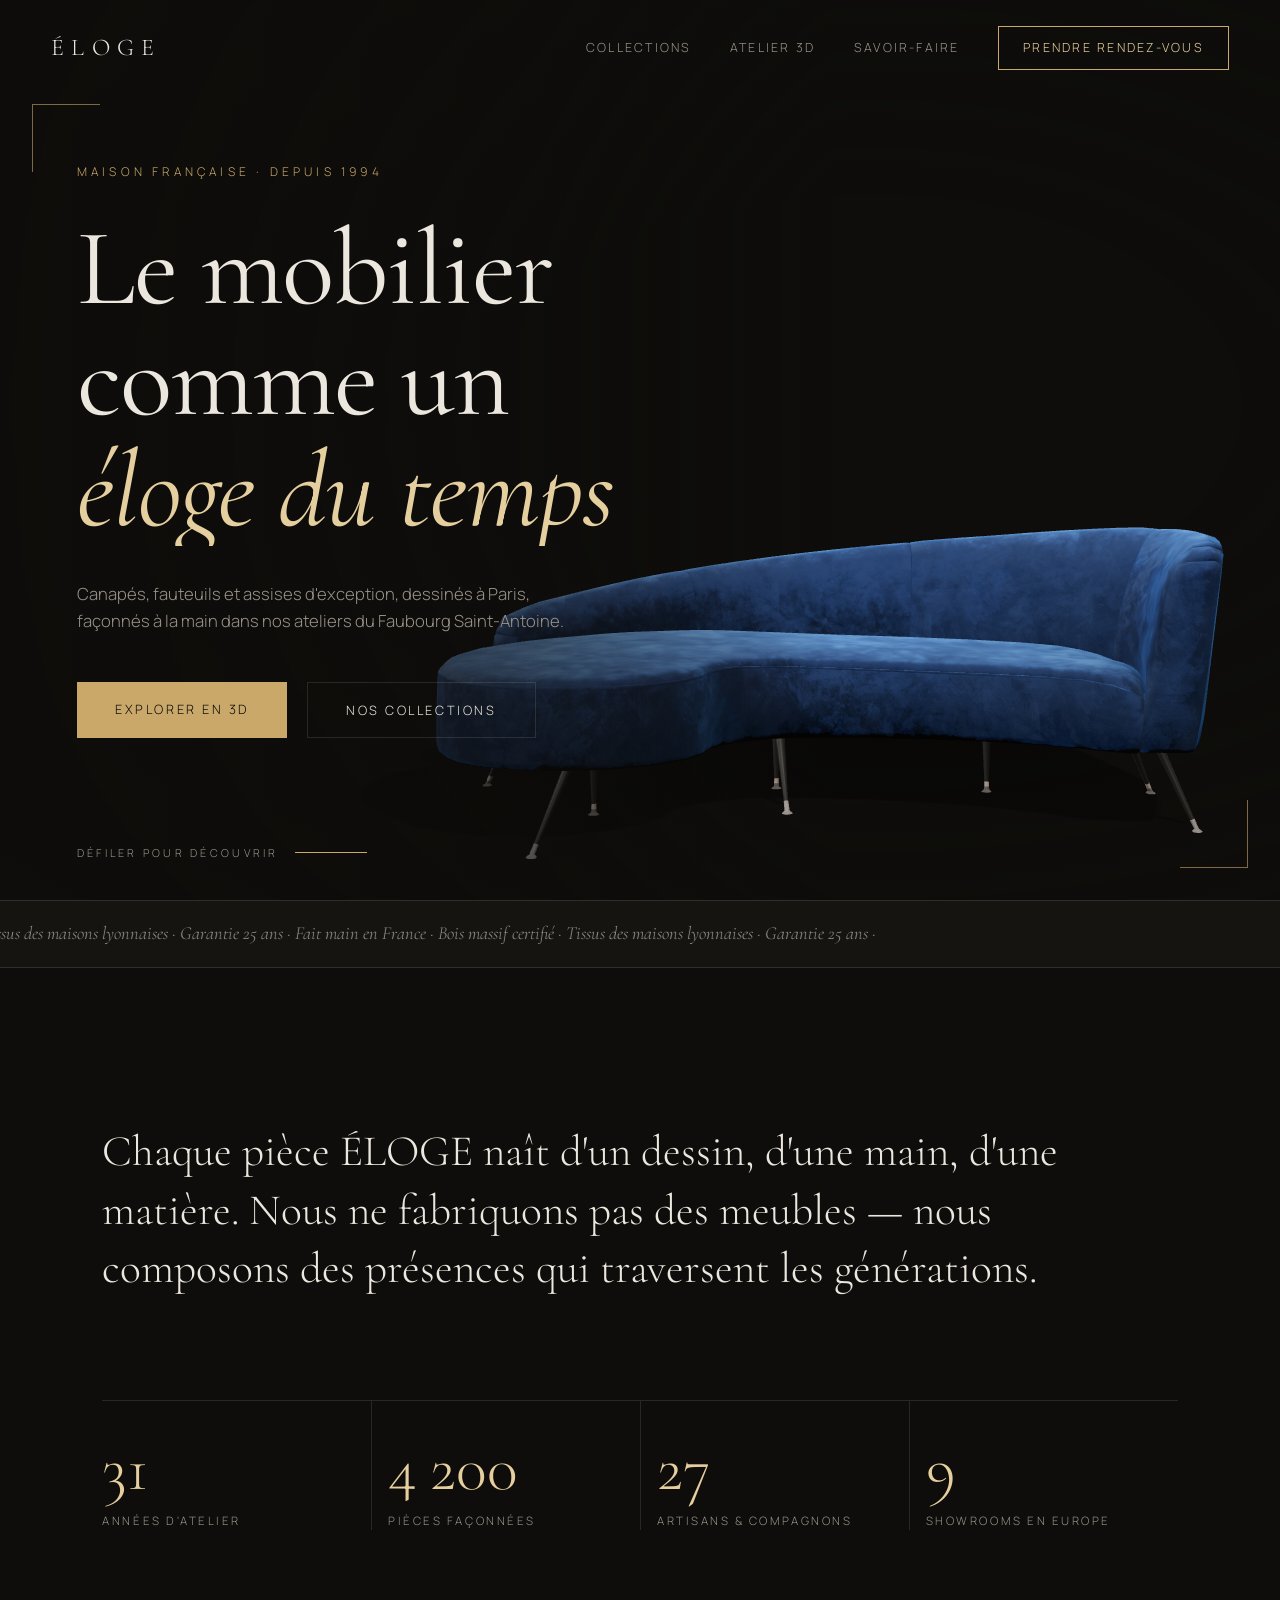
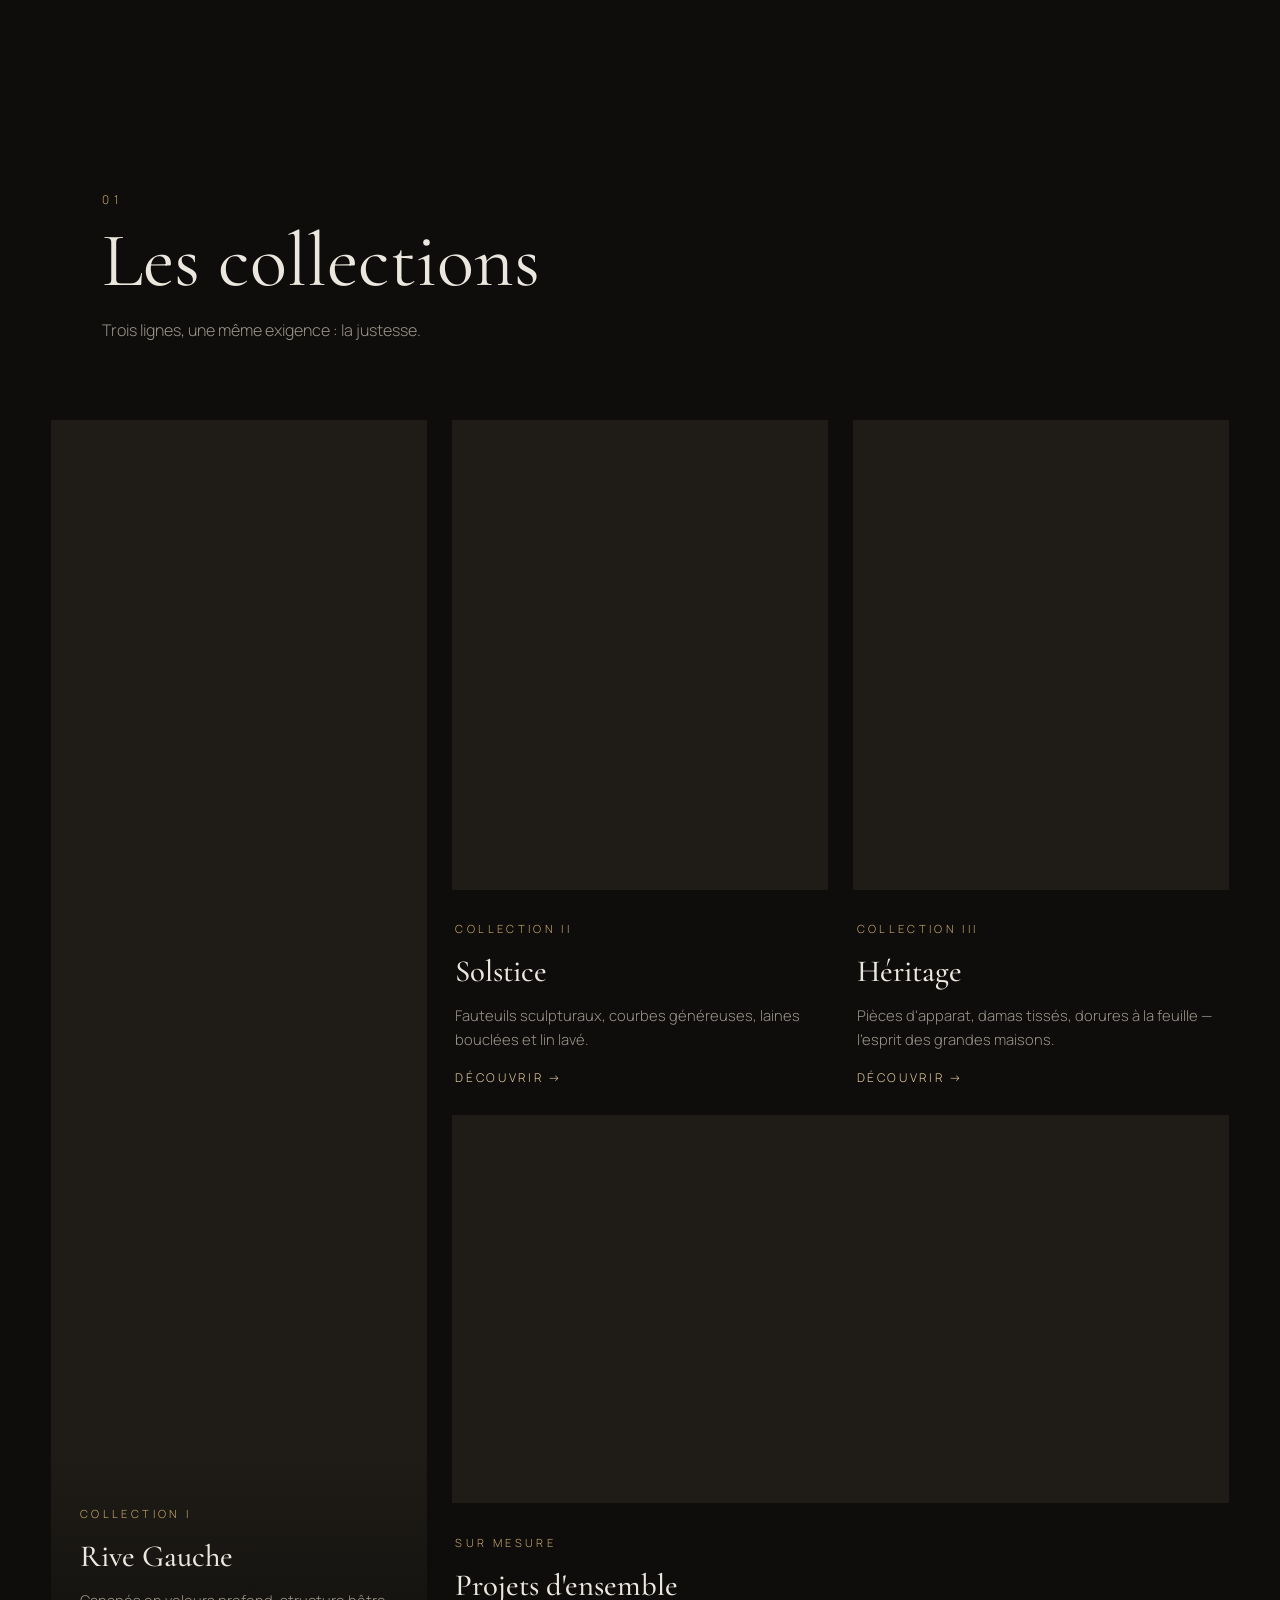
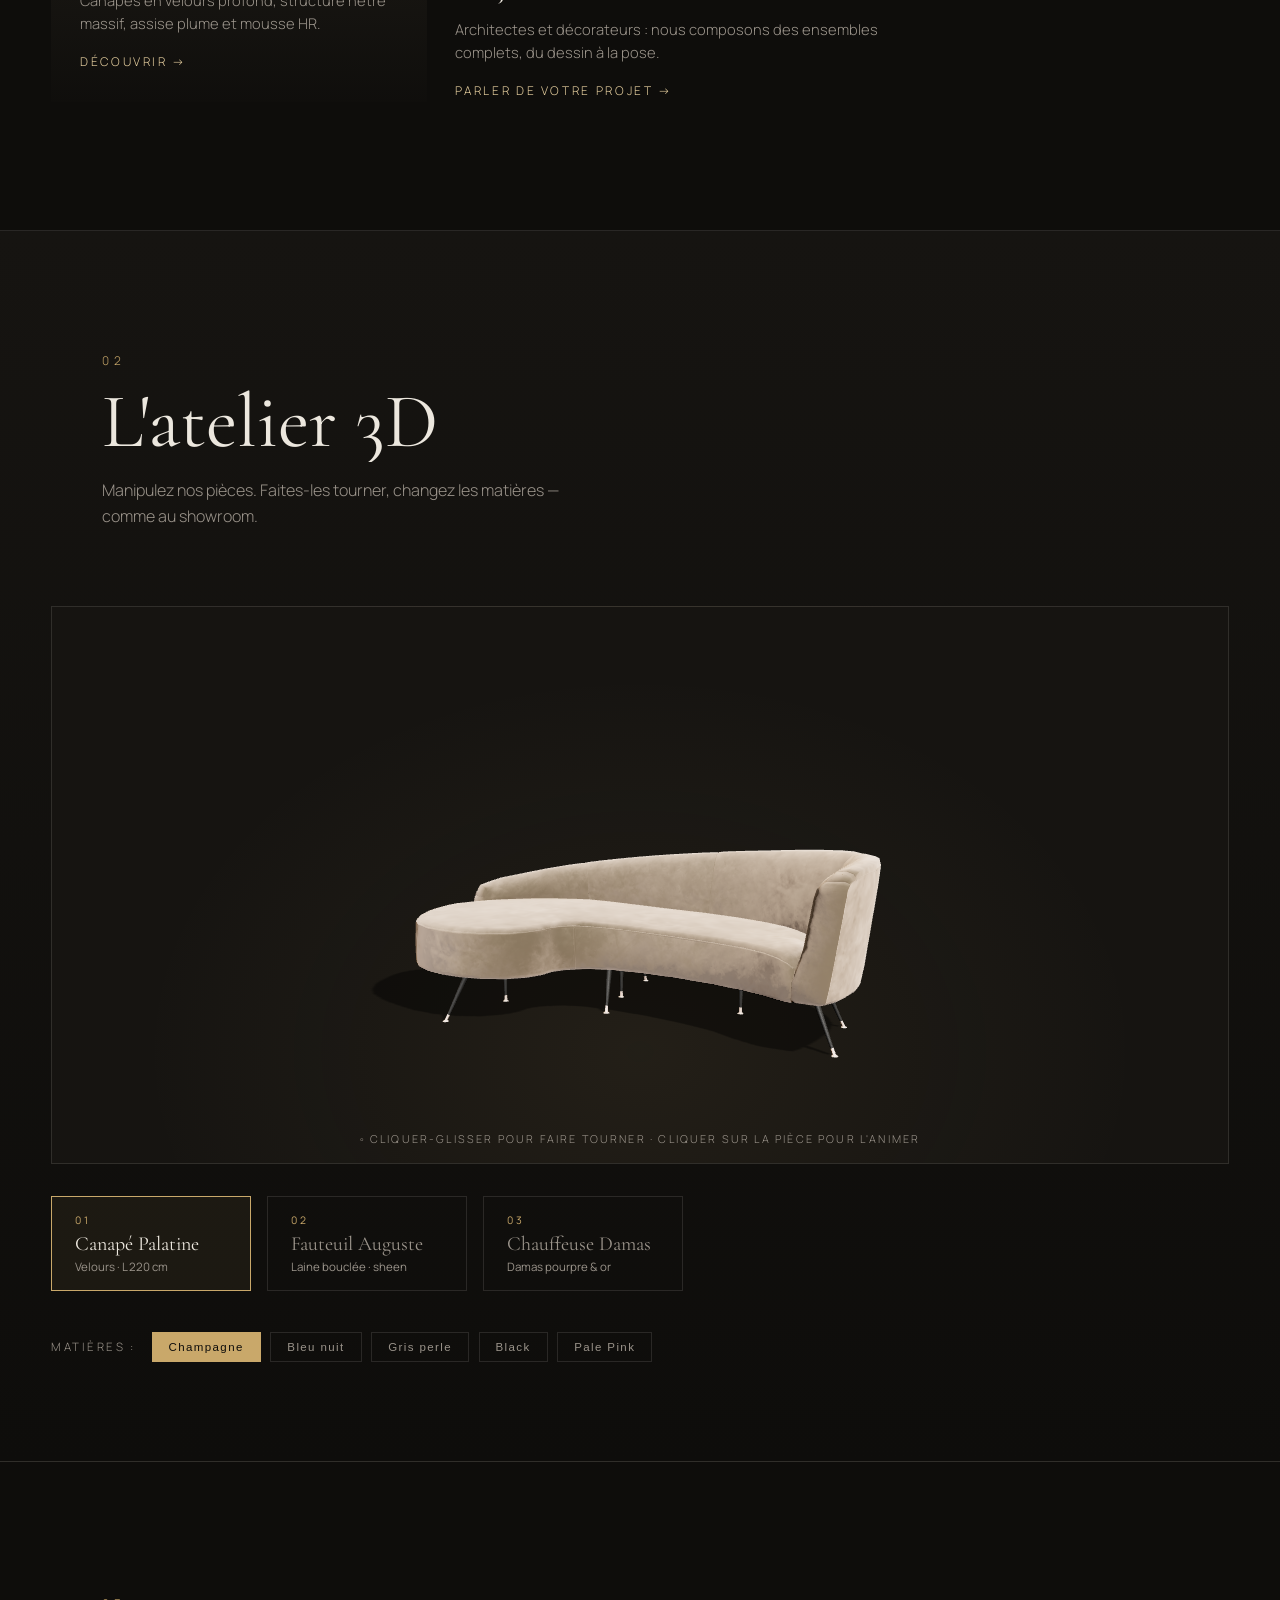
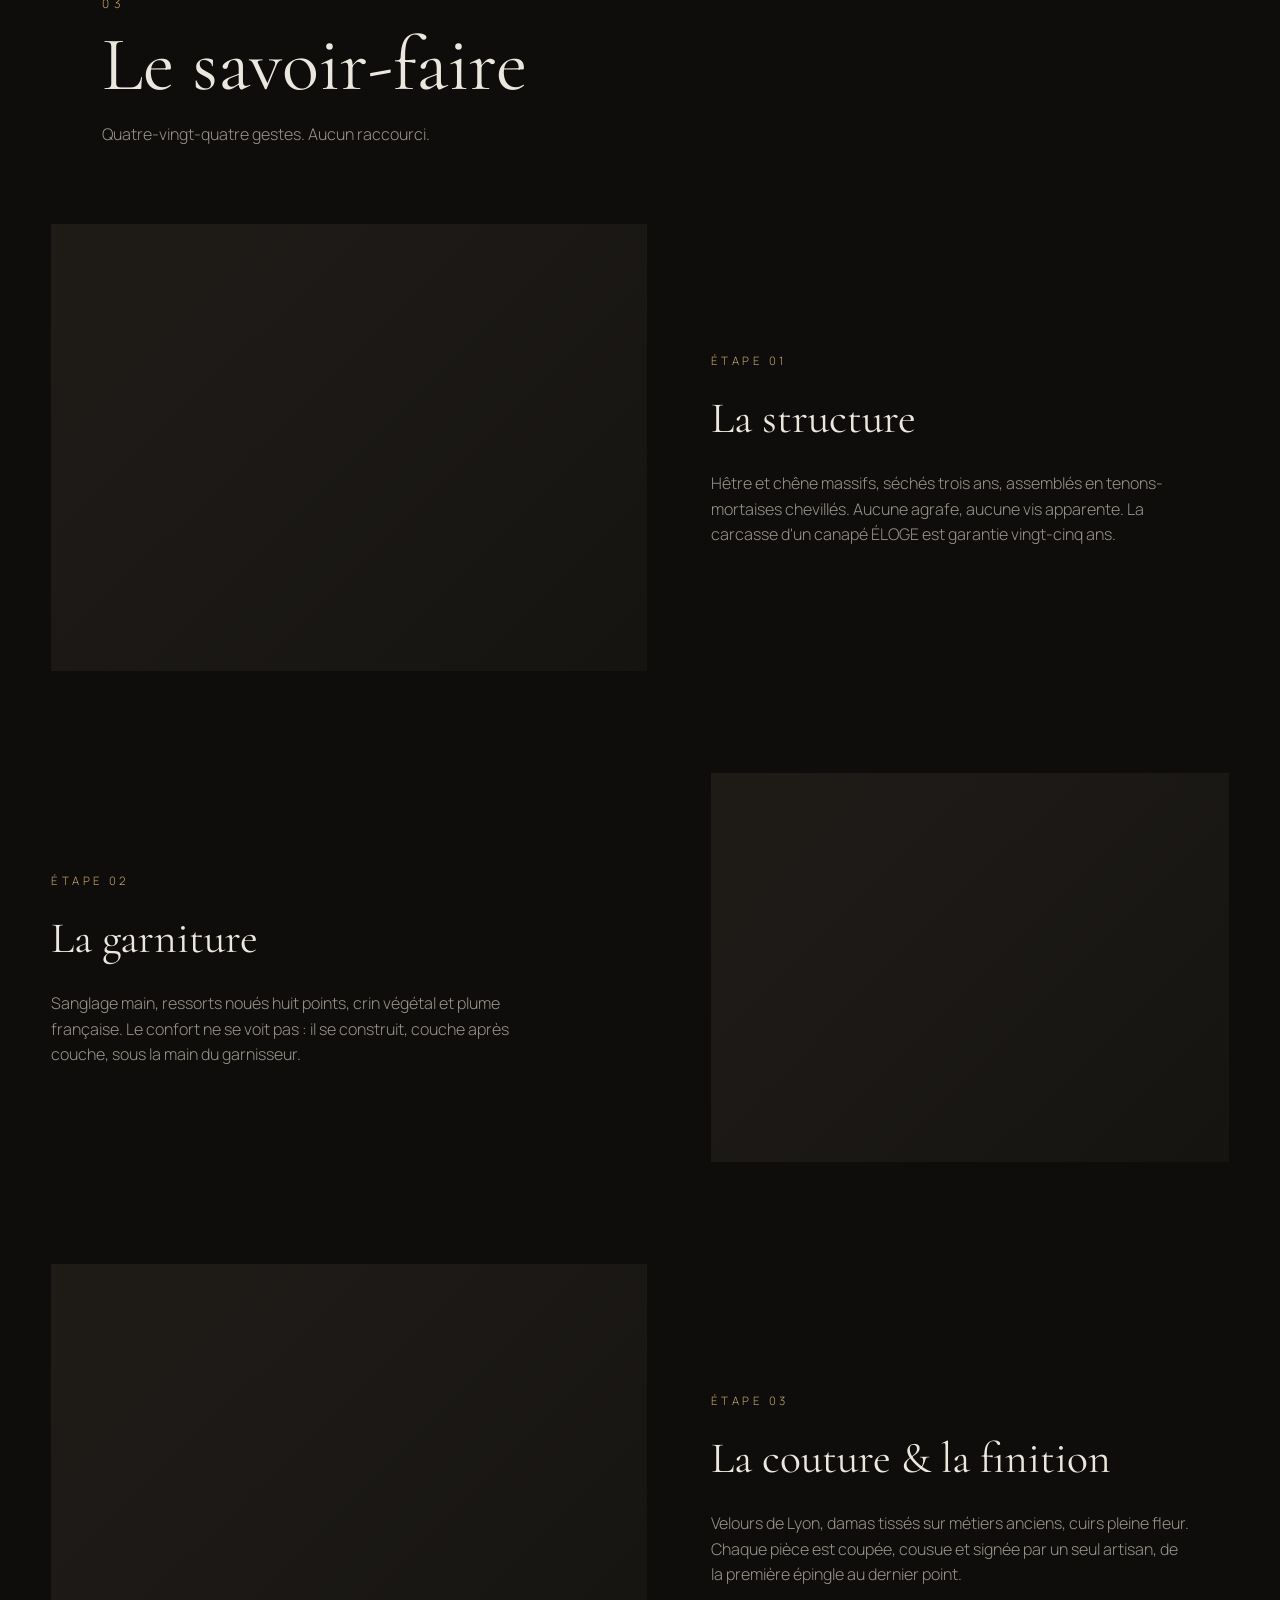
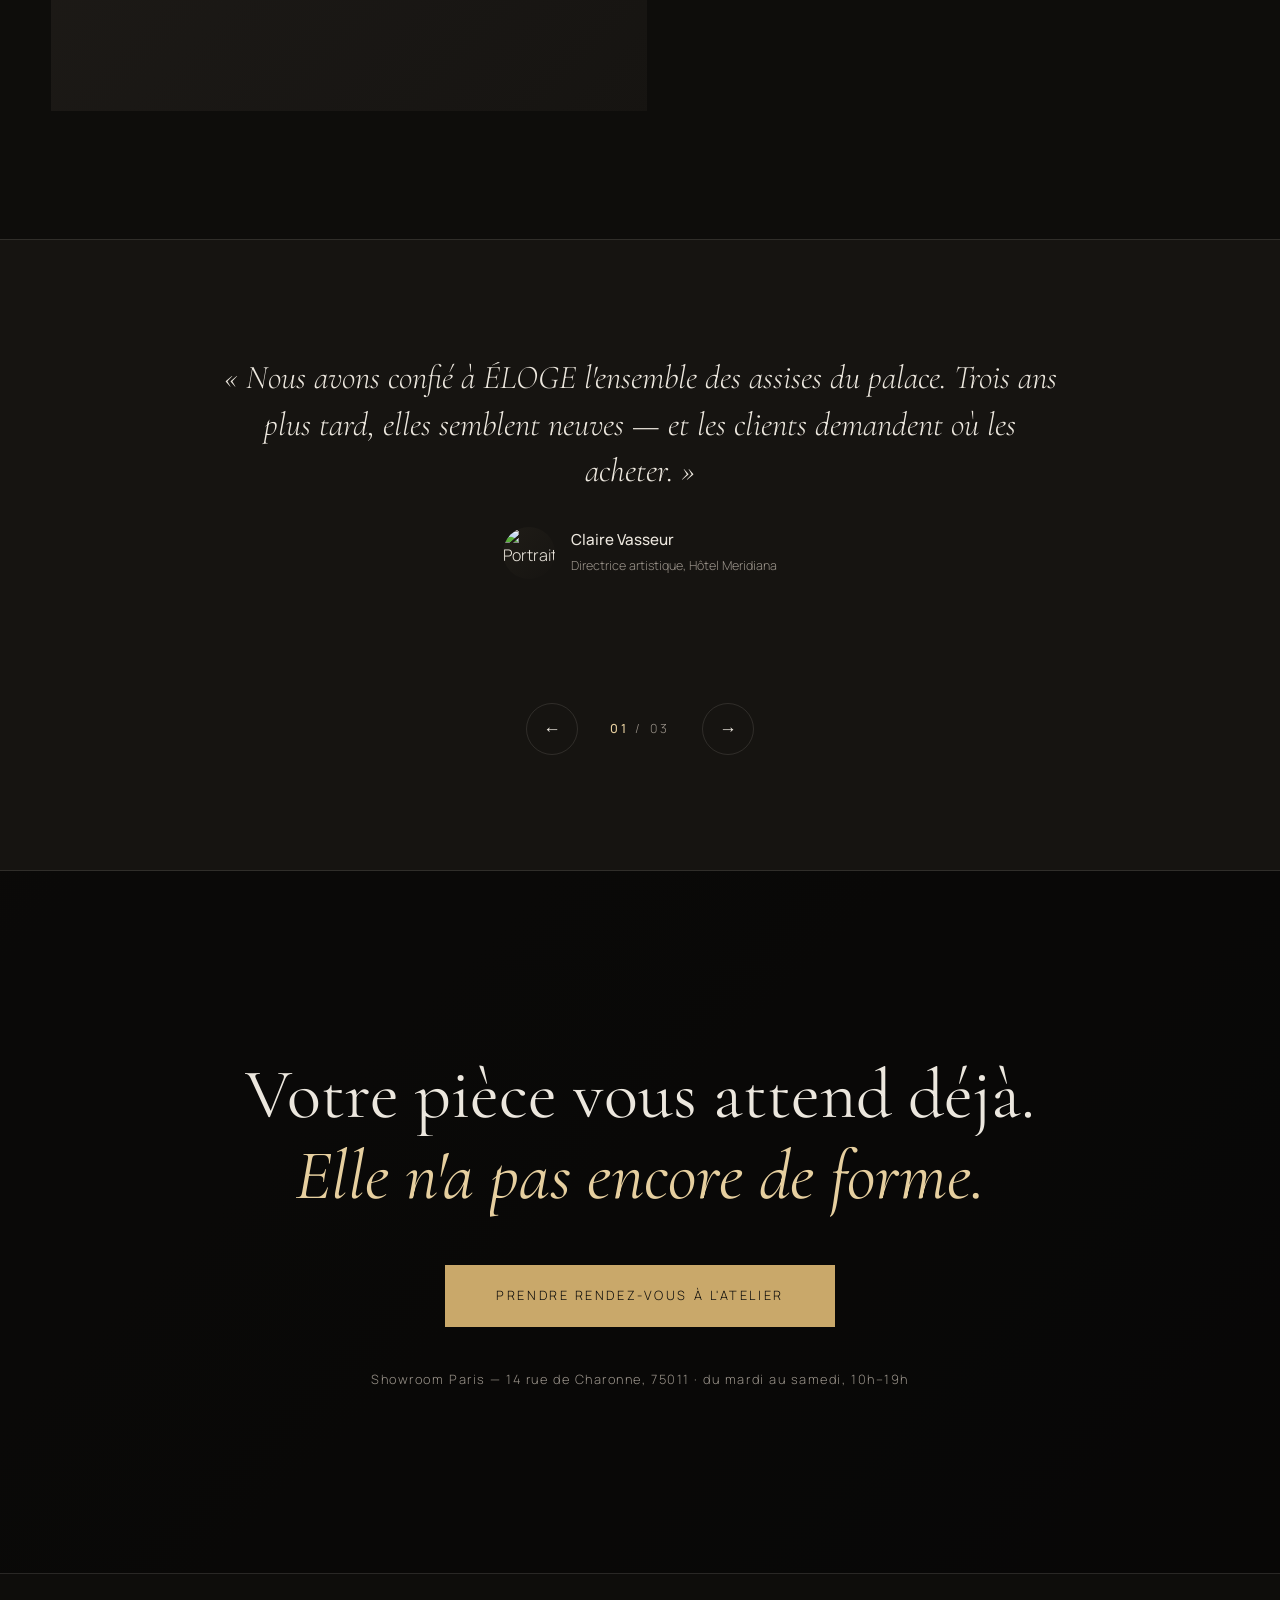
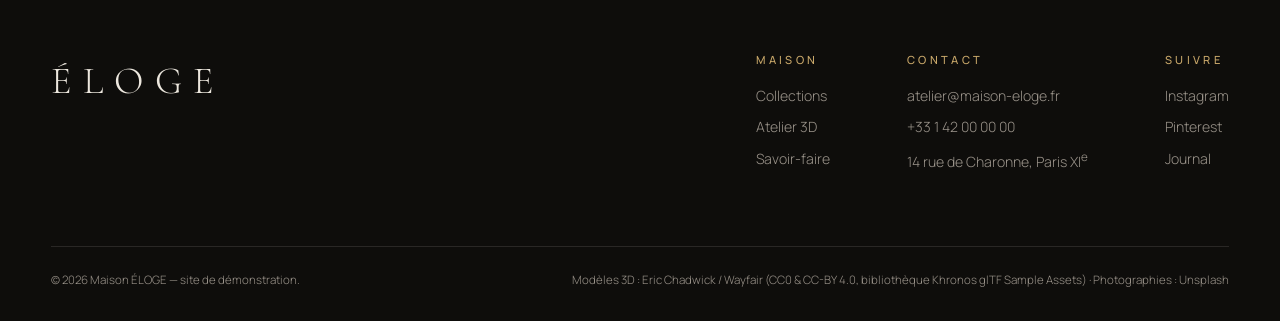
==== index.html @ 73cc144d "Site vitrine premium ÉLOGE : 3D temps réel (GLB Khronos), GSAP scroll/clic, photos réelles - Hero 3D" ====
<!DOCTYPE html>
<html lang="fr">
<head>
  <meta charset="UTF-8">
  <meta name="viewport" content="width=device-width, initial-scale=1.0">
  <title>ÉLOGE — Maison de mobilier d'exception</title>
  <meta name="description" content="ÉLOGE crée des pièces de mobilier d'exception, dessinées et fabriquées en France. Canapés, fauteuils et assises sur mesure.">
  <link rel="preconnect" href="https://fonts.googleapis.com">
  <link rel="preconnect" href="https://fonts.gstatic.com" crossorigin>
  <link href="https://fonts.googleapis.com/css2?family=Cormorant+Garamond:ital,wght@0,300;0,400;0,500;0,600;1,400&family=Manrope:wght@200;300;400;500;600;700&display=swap" rel="stylesheet">
  <link rel="stylesheet" href="css/style.css">
  <link rel="icon" href="data:image/svg+xml,<svg xmlns='http://www.w3.org/2000/svg' viewBox='0 0 100 100'><text y='.9em' font-size='90'>É</text></svg>">
</head>
<body>

  <!-- ══════════ PRELOADER ══════════ -->
  <div class="preloader" id="preloader">
    <div class="preloader__inner">
      <span class="preloader__logo">ÉLOGE</span>
      <span class="preloader__count" id="preloaderCount">0</span>
      <div class="preloader__bar"><span id="preloaderBar"></span></div>
    </div>
  </div>

  <!-- ══════════ CURSEUR PERSONNALISÉ ══════════ -->
  <div class="cursor" id="cursor"></div>
  <div class="cursor-follower" id="cursorFollower"><span id="cursorLabel"></span></div>

  <!-- ══════════ NAVIGATION ══════════ -->
  <header class="nav" id="nav">
    <a href="#hero" class="nav__logo magnetic" data-cursor="hover">ÉLOGE</a>
    <nav class="nav__links">
      <a href="#collections" class="nav__link magnetic" data-cursor="hover">Collections</a>
      <a href="#atelier3d" class="nav__link magnetic" data-cursor="hover">Atelier&nbsp;3D</a>
      <a href="#savoirfaire" class="nav__link magnetic" data-cursor="hover">Savoir-faire</a>
      <a href="#contact" class="nav__cta magnetic" data-cursor="hover"><span>Prendre rendez-vous</span></a>
    </nav>
    <button class="nav__burger" id="burger" aria-label="Menu">
      <span></span><span></span>
    </button>
  </header>

  <!-- ══════════ MENU MOBILE ══════════ -->
  <div class="mobile-menu" id="mobileMenu">
    <a href="#collections">Collections</a>
    <a href="#atelier3d">Atelier 3D</a>
    <a href="#savoirfaire">Savoir-faire</a>
    <a href="#contact">Contact</a>
  </div>

  <main id="smooth-content">

    <!-- ══════════ HERO 3D ══════════ -->
    <section class="hero" id="hero">
      <canvas id="heroCanvas" class="hero__canvas"></canvas>
      <div class="hero__vignette"></div>
      <div class="hero__content">
        <p class="hero__eyebrow reveal-line"><span>Maison française · depuis 1994</span></p>
        <h1 class="hero__title">
          <span class="hero__line"><span>Le mobilier</span></span>
          <span class="hero__line"><span>comme un</span></span>
          <span class="hero__line hero__line--italic"><span>éloge du temps</span></span>
        </h1>
        <p class="hero__sub reveal-line"><span>Canapés, fauteuils et assises d'exception, dessinés à Paris,<br>façonnés à la main dans nos ateliers du Faubourg Saint-Antoine.</span></p>
        <div class="hero__actions">
          <a href="#atelier3d" class="btn btn--solid magnetic" data-cursor="hover"><span>Explorer en 3D</span></a>
          <a href="#collections" class="btn btn--ghost magnetic" data-cursor="hover"><span>Nos collections</span></a>
        </div>
      </div>
      <div class="hero__scroll-hint">
        <span class="hero__scroll-text">Défiler pour découvrir</span>
        <span class="hero__scroll-line"></span>
      </div>
      <div class="hero__frame hero__frame--tl"></div>
      <div class="hero__frame hero__frame--br"></div>
    </section>

    <!-- ══════════ MARQUEE ══════════ -->
    <div class="marquee" aria-hidden="true">
      <div class="marquee__track" id="marqueeTrack">
        <span>Fait main en France&nbsp;·&nbsp;</span><span>Bois massif certifié&nbsp;·&nbsp;</span><span>Tissus des maisons lyonnaises&nbsp;·&nbsp;</span><span>Garantie 25 ans&nbsp;·&nbsp;</span>
        <span>Fait main en France&nbsp;·&nbsp;</span><span>Bois massif certifié&nbsp;·&nbsp;</span><span>Tissus des maisons lyonnaises&nbsp;·&nbsp;</span><span>Garantie 25 ans&nbsp;·&nbsp;</span>
      </div>
    </div>

    <!-- ══════════ MANIFESTE + CHIFFRES ══════════ -->
    <section class="manifesto">
      <p class="manifesto__text split-words">Chaque pièce ÉLOGE naît d'un dessin, d'une main, d'une matière. Nous ne fabriquons pas des meubles&nbsp;— nous composons des présences qui traversent les générations.</p>
      <div class="stats">
        <div class="stat"><span class="stat__num" data-count="31">0</span><span class="stat__label">années d'atelier</span></div>
        <div class="stat"><span class="stat__num" data-count="4200">0</span><span class="stat__label">pièces façonnées</span></div>
        <div class="stat"><span class="stat__num" data-count="27">0</span><span class="stat__label">artisans &amp; compagnons</span></div>
        <div class="stat"><span class="stat__num" data-count="9">0</span><span class="stat__label">showrooms en Europe</span></div>
      </div>
    </section>

    <!-- ══════════ COLLECTIONS ══════════ -->
    <section class="collections" id="collections">
      <div class="section-head">
        <span class="section-head__index">01</span>
        <h2 class="section-head__title split-words">Les collections</h2>
        <p class="section-head__sub">Trois lignes, une même exigence&nbsp;: la justesse.</p>
      </div>

      <div class="collections__grid">
        <article class="card card--tall" data-cursor="view">
          <div class="card__media">
            <img src="https://images.unsplash.com/photo-1555041469-a586c61ea9bc?w=1400&q=80&auto=format&fit=crop" alt="Canapé Rive Gauche en velours" loading="lazy">
          </div>
          <div class="card__body">
            <span class="card__index">Collection I</span>
            <h3 class="card__title">Rive&nbsp;Gauche</h3>
            <p class="card__desc">Canapés en velours profond, structure hêtre massif, assise plume et mousse HR.</p>
            <span class="card__link">Découvrir <i>→</i></span>
          </div>
        </article>

        <article class="card" data-cursor="view">
          <div class="card__media">
            <img src="https://images.unsplash.com/photo-1586023492125-27b2c045efd7?w=1400&q=80&auto=format&fit=crop" alt="Fauteuil Solstice dans un intérieur lumineux" loading="lazy">
          </div>
          <div class="card__body">
            <span class="card__index">Collection II</span>
            <h3 class="card__title">Solstice</h3>
            <p class="card__desc">Fauteuils sculpturaux, courbes généreuses, laines bouclées et lin lavé.</p>
            <span class="card__link">Découvrir <i>→</i></span>
          </div>
        </article>

        <article class="card" data-cursor="view">
          <div class="card__media">
            <img src="https://images.unsplash.com/photo-1493663284031-b7e3aefcae8e?w=1400&q=80&auto=format&fit=crop" alt="Fauteuil Héritage en cuir" loading="lazy">
          </div>
          <div class="card__body">
            <span class="card__index">Collection III</span>
            <h3 class="card__title">Héritage</h3>
            <p class="card__desc">Pièces d'apparat, damas tissés, dorures à la feuille&nbsp;— l'esprit des grandes maisons.</p>
            <span class="card__link">Découvrir <i>→</i></span>
          </div>
        </article>

        <article class="card card--wide" data-cursor="view">
          <div class="card__media">
            <img src="https://images.unsplash.com/photo-1616486338812-3dadae4b4ace?w=1800&q=80&auto=format&fit=crop" alt="Salon composé de pièces ÉLOGE" loading="lazy">
          </div>
          <div class="card__body">
            <span class="card__index">Sur mesure</span>
            <h3 class="card__title">Projets d'ensemble</h3>
            <p class="card__desc">Architectes et décorateurs&nbsp;: nous composons des ensembles complets, du dessin à la pose.</p>
            <span class="card__link">Parler de votre projet <i>→</i></span>
          </div>
        </article>
      </div>
    </section>

    <!-- ══════════ ATELIER 3D INTERACTIF ══════════ -->
    <section class="atelier3d" id="atelier3d">
      <div class="section-head section-head--light">
        <span class="section-head__index">02</span>
        <h2 class="section-head__title split-words">L'atelier 3D</h2>
        <p class="section-head__sub">Manipulez nos pièces. Faites-les tourner, changez les matières&nbsp;— comme au showroom.</p>
      </div>

      <div class="atelier3d__stage">
        <canvas id="atelierCanvas"></canvas>
        <div class="atelier3d__hint" id="atelierHint"><span>◦ Cliquer-glisser pour faire tourner · cliquer sur la pièce pour l'animer</span></div>
        <div class="atelier3d__loading" id="atelierLoading"><span></span></div>
      </div>

      <div class="atelier3d__controls">
        <div class="atelier3d__models" id="modelSwitcher">
          <button class="model-btn is-active" data-model="sofa" data-cursor="hover">
            <span class="model-btn__num">01</span>
            <span class="model-btn__name">Canapé Palatine</span>
            <span class="model-btn__meta">Velours · L 220 cm</span>
          </button>
          <button class="model-btn" data-model="chair" data-cursor="hover">
            <span class="model-btn__num">02</span>
            <span class="model-btn__name">Fauteuil Auguste</span>
            <span class="model-btn__meta">Laine bouclée · sheen</span>
          </button>
          <button class="model-btn" data-model="damask" data-cursor="hover">
            <span class="model-btn__num">03</span>
            <span class="model-btn__name">Chauffeuse Damas</span>
            <span class="model-btn__meta">Damas pourpre &amp; or</span>
          </button>
        </div>
        <div class="atelier3d__variants" id="variantSwitcher">
          <span class="atelier3d__variants-label">Matières&nbsp;:</span>
          <div class="atelier3d__variants-list" id="variantList"></div>
        </div>
      </div>
    </section>

    <!-- ══════════ SAVOIR-FAIRE ══════════ -->
    <section class="savoirfaire" id="savoirfaire">
      <div class="section-head">
        <span class="section-head__index">03</span>
        <h2 class="section-head__title split-words">Le savoir-faire</h2>
        <p class="section-head__sub">Quatre-vingt-quatre gestes. Aucun raccourci.</p>
      </div>

      <div class="steps">
        <div class="step">
          <div class="step__media parallax-img">
            <img src="https://images.unsplash.com/photo-1524758631624-e2822e304c36?w=1600&q=80&auto=format&fit=crop" alt="Bois massif sélectionné à l'atelier" loading="lazy">
          </div>
          <div class="step__text">
            <span class="step__num">Étape 01</span>
            <h3>La structure</h3>
            <p>Hêtre et chêne massifs, séchés trois ans, assemblés en tenons-mortaises chevillés. Aucune agrafe, aucune vis apparente. La carcasse d'un canapé ÉLOGE est garantie vingt-cinq ans.</p>
          </div>
        </div>
        <div class="step step--reverse">
          <div class="step__media parallax-img">
            <img src="https://images.unsplash.com/photo-1615873968403-89e068629265?w=1600&q=80&auto=format&fit=crop" alt="Garnissage et tissus dans l'atelier" loading="lazy">
          </div>
          <div class="step__text">
            <span class="step__num">Étape 02</span>
            <h3>La garniture</h3>
            <p>Sanglage main, ressorts noués huit points, crin végétal et plume française. Le confort ne se voit pas&nbsp;: il se construit, couche après couche, sous la main du garnisseur.</p>
          </div>
        </div>
        <div class="step">
          <div class="step__media parallax-img">
            <img src="https://images.unsplash.com/photo-1538688525198-9b88f6f53126?w=1600&q=80&auto=format&fit=crop" alt="Pièce finie dans un intérieur" loading="lazy">
          </div>
          <div class="step__text">
            <span class="step__num">Étape 03</span>
            <h3>La couture &amp; la finition</h3>
            <p>Velours de Lyon, damas tissés sur métiers anciens, cuirs pleine fleur. Chaque pièce est coupée, cousue et signée par un seul artisan, de la première épingle au dernier point.</p>
          </div>
        </div>
      </div>
    </section>

    <!-- ══════════ TÉMOIGNAGES ══════════ -->
    <section class="quotes">
      <div class="quotes__viewport">
        <div class="quote is-active">
          <p class="quote__text">«&nbsp;Nous avons confié à ÉLOGE l'ensemble des assises du palace. Trois ans plus tard, elles semblent neuves&nbsp;— et les clients demandent où les acheter.&nbsp;»</p>
          <div class="quote__author">
            <img src="https://images.unsplash.com/photo-1494790108377-be9c29b29330?w=200&q=80&auto=format&fit=crop" alt="Portrait de Claire Vasseur" loading="lazy">
            <div><strong>Claire Vasseur</strong><span>Directrice artistique, Hôtel Meridiana</span></div>
          </div>
        </div>
        <div class="quote">
          <p class="quote__text">«&nbsp;Le seul atelier capable de suivre un dessin au millimètre sans jamais perdre l'âme du geste. Un partenaire, pas un fournisseur.&nbsp;»</p>
          <div class="quote__author">
            <img src="https://images.unsplash.com/photo-1507003211169-0a1dd7228f2d?w=200&q=80&auto=format&fit=crop" alt="Portrait d'Adrien Malet" loading="lazy">
            <div><strong>Adrien Malet</strong><span>Architecte d'intérieur, Studio Malet</span></div>
          </div>
        </div>
        <div class="quote">
          <p class="quote__text">«&nbsp;J'ai hérité du fauteuil Auguste de ma grand-mère. ÉLOGE l'a regarni à l'identique&nbsp;— même les clous sont d'époque. C'est ça, une maison.&nbsp;»</p>
          <div class="quote__author">
            <img src="https://images.unsplash.com/photo-1472099645785-5658abf4ff4e?w=200&q=80&auto=format&fit=crop" alt="Portrait de Thomas Reygner" loading="lazy">
            <div><strong>Thomas Reygner</strong><span>Client particulier, Bordeaux</span></div>
          </div>
        </div>
      </div>
      <div class="quotes__nav">
        <button class="quotes__arrow" id="quotePrev" data-cursor="hover" aria-label="Témoignage précédent">←</button>
        <span class="quotes__count"><b id="quoteIndex">01</b>&nbsp;/&nbsp;03</span>
        <button class="quotes__arrow" id="quoteNext" data-cursor="hover" aria-label="Témoignage suivant">→</button>
      </div>
    </section>

    <!-- ══════════ CTA ══════════ -->
    <section class="cta" id="contact">
      <div class="cta__bg parallax-img">
        <img src="https://images.unsplash.com/photo-1567016432779-094069958ea5?w=2000&q=80&auto=format&fit=crop" alt="Intérieur signé ÉLOGE" loading="lazy">
      </div>
      <div class="cta__content">
        <h2 class="split-words">Votre pièce vous attend déjà.<br><em>Elle n'a pas encore de forme.</em></h2>
        <a href="mailto:atelier@maison-eloge.fr" class="btn btn--solid btn--big magnetic" data-cursor="hover"><span>Prendre rendez-vous à l'atelier</span></a>
        <p class="cta__meta">Showroom Paris — 14 rue de Charonne, 75011 · du mardi au samedi, 10h–19h</p>
      </div>
    </section>

  </main>

  <!-- ══════════ FOOTER ══════════ -->
  <footer class="footer">
    <div class="footer__top">
      <span class="footer__logo">ÉLOGE</span>
      <div class="footer__cols">
        <div>
          <h4>Maison</h4>
          <a href="#collections">Collections</a>
          <a href="#atelier3d">Atelier 3D</a>
          <a href="#savoirfaire">Savoir-faire</a>
        </div>
        <div>
          <h4>Contact</h4>
          <a href="mailto:atelier@maison-eloge.fr">atelier@maison-eloge.fr</a>
          <a href="tel:+33142000000">+33 1 42 00 00 00</a>
          <span>14 rue de Charonne, Paris XI<sup>e</sup></span>
        </div>
        <div>
          <h4>Suivre</h4>
          <a href="#" data-cursor="hover">Instagram</a>
          <a href="#" data-cursor="hover">Pinterest</a>
          <a href="#" data-cursor="hover">Journal</a>
        </div>
      </div>
    </div>
    <div class="footer__bottom">
      <span>© 2026 Maison ÉLOGE — site de démonstration.</span>
      <span class="footer__credits">Modèles 3D&nbsp;: Eric Chadwick / Wayfair (CC0 &amp; CC-BY 4.0, bibliothèque Khronos glTF Sample Assets) · Photographies&nbsp;: Unsplash</span>
    </div>
  </footer>

  <script src="js/vendor/gsap.min.js"></script>
  <script src="js/vendor/ScrollTrigger.min.js"></script>
  <script type="importmap">
    { "imports": { "three": "./js/vendor/three.module.js" } }
  </script>
  <script type="module" src="js/main.js"></script>
</body>
</html>
---- css/style.css ----
/* ═══════════════════════════════════════════
   ÉLOGE — Maison de mobilier d'exception
   ═══════════════════════════════════════════ */

:root {
  --bg: #0e0d0b;
  --bg-2: #161411;
  --bg-3: #1f1c17;
  --ink: #ece7de;
  --ink-dim: #9a938a;
  --gold: #c9a86a;
  --gold-soft: #e6cf9f;
  --line: rgba(236, 231, 222, 0.12);
  --serif: "Cormorant Garamond", Georgia, serif;
  --sans: "Manrope", "Helvetica Neue", Arial, sans-serif;
  --ease: cubic-bezier(0.65, 0.05, 0, 1);
}

* { margin: 0; padding: 0; box-sizing: border-box; }

html { scroll-behavior: auto; }

body {
  background: var(--bg);
  color: var(--ink);
  font-family: var(--sans);
  font-weight: 300;
  line-height: 1.6;
  overflow-x: hidden;
  -webkit-font-smoothing: antialiased;
}

::selection { background: var(--gold); color: var(--bg); }

img { max-width: 100%; display: block; }

a { color: inherit; text-decoration: none; }

/* fallback élégant si une photo distante ne charge pas */
img.is-broken {
  background: linear-gradient(135deg, var(--bg-3), var(--bg-2));
  min-height: 100%;
}

/* ═══════════ PRELOADER ═══════════ */
.preloader {
  position: fixed; inset: 0; z-index: 1000;
  background: var(--bg);
  display: flex; align-items: center; justify-content: center;
}
.preloader__inner { text-align: center; }
.preloader__logo {
  display: block;
  font-family: var(--serif);
  font-size: clamp(3rem, 8vw, 6rem);
  letter-spacing: 0.35em;
  margin-right: -0.35em;
  color: var(--ink);
}
.preloader__count {
  display: block;
  font-size: 0.8rem;
  letter-spacing: 0.3em;
  color: var(--gold);
  margin: 1.5rem 0 1rem;
}
.preloader__bar {
  width: 220px; height: 1px;
  background: var(--line);
  margin: 0 auto;
  overflow: hidden;
}
.preloader__bar span {
  display: block; height: 100%; width: 0%;
  background: var(--gold);
}

/* ═══════════ CURSEUR ═══════════ */
.cursor, .cursor-follower { pointer-events: none; position: fixed; top: 0; left: 0; z-index: 999; }
.cursor {
  width: 6px; height: 6px; border-radius: 50%;
  background: var(--gold);
  transform: translate(-50%, -50%);
}
.cursor-follower {
  width: 36px; height: 36px; border-radius: 50%;
  border: 1px solid rgba(201, 168, 106, 0.5);
  transform: translate(-50%, -50%);
  display: flex; align-items: center; justify-content: center;
  transition: width 0.35s var(--ease), height 0.35s var(--ease),
              background 0.35s var(--ease), border-color 0.35s var(--ease);
}
.cursor-follower span {
  font-size: 0.6rem; letter-spacing: 0.15em; text-transform: uppercase;
  color: var(--bg); opacity: 0; transition: opacity 0.25s;
}
.cursor-follower.is-hover { width: 64px; height: 64px; background: rgba(201, 168, 106, 0.12); }
.cursor-follower.is-view {
  width: 92px; height: 92px;
  background: var(--gold); border-color: var(--gold);
}
.cursor-follower.is-view span { opacity: 1; }
.cursor-follower.is-drag {
  width: 84px; height: 84px;
  background: rgba(14, 13, 11, 0.55); border-color: var(--gold);
  backdrop-filter: blur(4px);
}
.cursor-follower.is-drag span { opacity: 1; color: var(--gold-soft); }
@media (hover: none) { .cursor, .cursor-follower { display: none; } }

/* ═══════════ NAV ═══════════ */
.nav {
  position: fixed; top: 0; left: 0; right: 0; z-index: 100;
  display: flex; align-items: center; justify-content: space-between;
  padding: 1.6rem clamp(1.5rem, 4vw, 4rem);
  transition: padding 0.5s var(--ease), background 0.5s, backdrop-filter 0.5s;
}
.nav.is-scrolled {
  padding-top: 0.9rem; padding-bottom: 0.9rem;
  background: rgba(14, 13, 11, 0.72);
  backdrop-filter: blur(14px);
  border-bottom: 1px solid var(--line);
}
.nav__logo {
  font-family: var(--serif);
  font-size: 1.5rem; letter-spacing: 0.3em;
  color: var(--ink);
}
.nav__links { display: flex; align-items: center; gap: 2.4rem; }
.nav__link {
  font-size: 0.78rem; letter-spacing: 0.18em; text-transform: uppercase;
  color: var(--ink-dim);
  position: relative;
  transition: color 0.3s;
}
.nav__link::after {
  content: ""; position: absolute; left: 0; bottom: -5px;
  width: 100%; height: 1px; background: var(--gold);
  transform: scaleX(0); transform-origin: right;
  transition: transform 0.45s var(--ease);
}
.nav__link:hover { color: var(--ink); }
.nav__link:hover::after { transform: scaleX(1); transform-origin: left; }
.nav__cta {
  font-size: 0.78rem; letter-spacing: 0.18em; text-transform: uppercase;
  border: 1px solid var(--gold);
  color: var(--gold-soft);
  padding: 0.7rem 1.5rem;
  overflow: hidden; position: relative;
  transition: color 0.4s var(--ease);
}
.nav__cta::before {
  content: ""; position: absolute; inset: 0;
  background: var(--gold);
  transform: translateY(101%);
  transition: transform 0.45s var(--ease);
}
.nav__cta span { position: relative; z-index: 1; }
.nav__cta:hover { color: var(--bg); }
.nav__cta:hover::before { transform: translateY(0); }
.nav__burger { display: none; }

.mobile-menu {
  position: fixed; inset: 0; z-index: 90;
  background: var(--bg-2);
  display: flex; flex-direction: column; align-items: center; justify-content: center; gap: 2rem;
  clip-path: circle(0% at calc(100% - 3rem) 3rem);
  transition: clip-path 0.7s var(--ease);
}
.mobile-menu.is-open { clip-path: circle(150% at calc(100% - 3rem) 3rem); }
.mobile-menu a {
  font-family: var(--serif); font-size: 2.2rem; color: var(--ink);
}

/* ═══════════ BOUTONS ═══════════ */
.btn {
  display: inline-block;
  font-size: 0.8rem; letter-spacing: 0.2em; text-transform: uppercase;
  padding: 1.05rem 2.4rem;
  position: relative; overflow: hidden;
  transition: color 0.4s var(--ease);
}
.btn span { position: relative; z-index: 1; }
.btn--solid { background: var(--gold); color: var(--bg); }
.btn--solid::before {
  content: ""; position: absolute; inset: 0; background: var(--ink);
  transform: translateY(101%); transition: transform 0.45s var(--ease);
}
.btn--solid:hover::before { transform: translateY(0); }
.btn--ghost { border: 1px solid var(--line); color: var(--ink); }
.btn--ghost::before {
  content: ""; position: absolute; inset: 0; background: var(--gold);
  transform: translateY(101%); transition: transform 0.45s var(--ease);
}
.btn--ghost:hover { color: var(--bg); }
.btn--ghost:hover::before { transform: translateY(0); }
.btn--big { padding: 1.3rem 3.2rem; }

/* ═══════════ HERO ═══════════ */
.hero {
  position: relative;
  height: 100vh; min-height: 640px;
  display: flex; align-items: center;
  overflow: hidden;
}
.hero__canvas { position: absolute; inset: 0; width: 100%; height: 100%; }
.hero__vignette {
  position: absolute; inset: 0; pointer-events: none;
  background:
    radial-gradient(ellipse at 68% 45%, transparent 30%, rgba(14,13,11,0.55) 78%, rgba(14,13,11,0.92) 100%),
    linear-gradient(90deg, rgba(14,13,11,0.88) 0%, rgba(14,13,11,0.45) 42%, transparent 65%);
}
.hero__content {
  position: relative; z-index: 2;
  padding: 0 clamp(1.5rem, 6vw, 7rem);
  max-width: 950px;
}
.hero__eyebrow {
  font-size: 0.75rem; letter-spacing: 0.35em; text-transform: uppercase;
  color: var(--gold);
  margin-bottom: 2rem;
}
.hero__title {
  font-family: var(--serif);
  font-weight: 400;
  font-size: clamp(3rem, 8.5vw, 7.2rem);
  line-height: 1.02;
  letter-spacing: -0.01em;
}
.hero__line { display: block; overflow: hidden; }
.hero__line > span { display: inline-block; }
.hero__line--italic { font-style: italic; color: var(--gold-soft); }
.hero__sub {
  margin-top: 2.2rem;
  font-size: clamp(0.95rem, 1.3vw, 1.1rem);
  color: var(--ink-dim);
  max-width: 34rem;
}
.hero__actions { margin-top: 3rem; display: flex; gap: 1.2rem; flex-wrap: wrap; }
.reveal-line { overflow: hidden; }
.reveal-line > span { display: inline-block; }

.hero__scroll-hint {
  position: absolute; bottom: 2.4rem; left: clamp(1.5rem, 6vw, 7rem);
  z-index: 2;
  display: flex; align-items: center; gap: 1rem;
}
.hero__scroll-text { font-size: 0.68rem; letter-spacing: 0.3em; text-transform: uppercase; color: var(--ink-dim); }
.hero__scroll-line { width: 72px; height: 1px; background: var(--line); position: relative; overflow: hidden; }
.hero__scroll-line::after {
  content: ""; position: absolute; inset: 0; background: var(--gold);
  animation: scrollline 2.2s var(--ease) infinite;
}
@keyframes scrollline {
  0% { transform: translateX(-100%); }
  55% { transform: translateX(0); }
  100% { transform: translateX(100%); }
}
.hero__frame { position: absolute; z-index: 2; width: 68px; height: 68px; pointer-events: none; opacity: 0.6; }
.hero__frame--tl { top: 6.5rem; left: 2rem; border-top: 1px solid var(--gold); border-left: 1px solid var(--gold); }
.hero__frame--br { bottom: 2rem; right: 2rem; border-bottom: 1px solid var(--gold); border-right: 1px solid var(--gold); }

/* ═══════════ MARQUEE ═══════════ */
.marquee {
  border-top: 1px solid var(--line); border-bottom: 1px solid var(--line);
  padding: 1.15rem 0;
  overflow: hidden;
  background: var(--bg-2);
}
.marquee__track {
  display: flex; white-space: nowrap; will-change: transform;
  font-family: var(--serif); font-style: italic;
  font-size: 1.15rem; color: var(--ink-dim);
}

/* ═══════════ MANIFESTE / STATS ═══════════ */
.manifesto { padding: clamp(6rem, 12vw, 11rem) clamp(1.5rem, 8vw, 10rem); }
.manifesto__text {
  font-family: var(--serif);
  font-size: clamp(1.6rem, 3.4vw, 2.9rem);
  line-height: 1.35;
  max-width: 62rem;
}
.manifesto__text .w { display: inline-block; }
.stats {
  margin-top: clamp(4rem, 8vw, 7rem);
  display: grid; grid-template-columns: repeat(4, 1fr);
  border-top: 1px solid var(--line);
}
.stat { padding: 2.2rem 1rem 0; border-left: 1px solid var(--line); }
.stat:first-child { border-left: none; padding-left: 0; }
.stat__num {
  display: block;
  font-family: var(--serif);
  font-size: clamp(2.4rem, 5vw, 4.2rem);
  color: var(--gold-soft);
  line-height: 1;
}
.stat__label {
  display: block; margin-top: 0.7rem;
  font-size: 0.72rem; letter-spacing: 0.22em; text-transform: uppercase;
  color: var(--ink-dim);
}

/* ═══════════ SECTION HEAD ═══════════ */
.section-head {
  padding: 0 clamp(1.5rem, 8vw, 10rem);
  margin-bottom: clamp(3rem, 6vw, 5.5rem);
  position: relative;
}
.section-head__index {
  font-size: 0.75rem; letter-spacing: 0.35em; color: var(--gold);
}
.section-head__title {
  font-family: var(--serif); font-weight: 400;
  font-size: clamp(2.6rem, 6vw, 5rem);
  line-height: 1.05;
  margin-top: 0.6rem;
}
.section-head__title .w { display: inline-block; }
.section-head__sub { margin-top: 1rem; color: var(--ink-dim); max-width: 32rem; }

/* ═══════════ COLLECTIONS ═══════════ */
.collections { padding: clamp(4rem, 8vw, 8rem) 0 clamp(5rem, 10vw, 9rem); }
.collections__grid {
  display: grid;
  grid-template-columns: repeat(12, 1fr);
  gap: clamp(1rem, 2vw, 2rem);
  padding: 0 clamp(1.5rem, 4vw, 4rem);
}
.card { grid-column: span 4; position: relative; }
.card--tall { grid-row: span 2; }
.card--wide { grid-column: span 8; }
.card__media {
  overflow: hidden;
  aspect-ratio: 4 / 5;
  background: var(--bg-3);
}
.card--wide .card__media { aspect-ratio: 16 / 8; }
.card--tall .card__media { aspect-ratio: auto; height: 100%; position: absolute; inset: 0; width: 100%; }
.card--tall { min-height: 640px; }
.card--tall .card__body {
  position: absolute; bottom: 0; left: 0; right: 0; z-index: 2;
  background: linear-gradient(transparent, rgba(14,13,11,0.92));
  padding: 3rem 1.8rem 1.8rem;
}
.card__media img {
  width: 100%; height: 100%; object-fit: cover;
  transform: scale(1.08);
  transition: transform 1.1s var(--ease), filter 1.1s var(--ease);
  filter: saturate(0.85) brightness(0.92);
}
.card:hover .card__media img { transform: scale(1.01); filter: saturate(1) brightness(1); }
.card__body { padding: 1.6rem 0.2rem 0; }
.card__index { font-size: 0.7rem; letter-spacing: 0.3em; text-transform: uppercase; color: var(--gold); }
.card__title {
  font-family: var(--serif); font-weight: 500;
  font-size: clamp(1.6rem, 2.4vw, 2.2rem);
  margin-top: 0.4rem;
}
.card__desc { margin-top: 0.5rem; font-size: 0.92rem; color: var(--ink-dim); max-width: 30rem; }
.card__link {
  display: inline-block; margin-top: 1rem;
  font-size: 0.75rem; letter-spacing: 0.22em; text-transform: uppercase;
  color: var(--gold-soft);
}
.card__link i { font-style: normal; display: inline-block; transition: transform 0.4s var(--ease); }
.card:hover .card__link i { transform: translateX(8px); }

/* ═══════════ ATELIER 3D ═══════════ */
.atelier3d {
  background: linear-gradient(var(--bg-2), var(--bg));
  border-top: 1px solid var(--line);
  border-bottom: 1px solid var(--line);
  padding: clamp(5rem, 9vw, 9rem) 0 clamp(4rem, 7vw, 6rem);
}
.atelier3d__stage {
  position: relative;
  height: clamp(420px, 62vh, 640px);
  margin: 0 clamp(1.5rem, 4vw, 4rem);
  border: 1px solid var(--line);
  background:
    radial-gradient(ellipse at 50% 80%, rgba(201,168,106,0.07), transparent 60%),
    var(--bg-2);
  overflow: hidden;
}
#atelierCanvas { width: 100%; height: 100%; display: block; touch-action: none; cursor: grab; }
#atelierCanvas.is-dragging { cursor: grabbing; }
.atelier3d__hint {
  position: absolute; bottom: 1rem; left: 50%; transform: translateX(-50%);
  font-size: 0.68rem; letter-spacing: 0.2em; text-transform: uppercase;
  color: var(--ink-dim); white-space: nowrap;
  pointer-events: none;
}
.atelier3d__loading {
  position: absolute; inset: 0;
  display: flex; align-items: center; justify-content: center;
  background: rgba(22, 20, 17, 0.75);
  opacity: 0; pointer-events: none;
  transition: opacity 0.4s;
}
.atelier3d__loading.is-visible { opacity: 1; }
.atelier3d__loading span {
  width: 44px; height: 44px;
  border: 1px solid var(--line); border-top-color: var(--gold);
  border-radius: 50%;
  animation: spin 0.9s linear infinite;
}
@keyframes spin { to { transform: rotate(360deg); } }

.atelier3d__controls {
  margin: 2rem clamp(1.5rem, 4vw, 4rem) 0;
  display: flex; justify-content: space-between; align-items: flex-start; gap: 2rem;
  flex-wrap: wrap;
}
.atelier3d__models { display: flex; gap: 1rem; flex-wrap: wrap; }
.model-btn {
  background: none; border: 1px solid var(--line);
  color: var(--ink-dim);
  font-family: var(--sans);
  text-align: left;
  padding: 1rem 1.4rem;
  cursor: pointer;
  min-width: 200px;
  transition: border-color 0.4s, color 0.4s, background 0.4s, transform 0.4s var(--ease);
}
.model-btn:hover { transform: translateY(-3px); border-color: rgba(201,168,106,0.5); }
.model-btn.is-active { border-color: var(--gold); color: var(--ink); background: rgba(201,168,106,0.07); }
.model-btn__num { display: block; font-size: 0.65rem; letter-spacing: 0.3em; color: var(--gold); }
.model-btn__name { display: block; font-family: var(--serif); font-size: 1.25rem; margin-top: 0.3rem; }
.model-btn__meta { display: block; font-size: 0.72rem; margin-top: 0.2rem; color: var(--ink-dim); }

.atelier3d__variants { display: flex; align-items: center; gap: 1rem; min-height: 3rem; }
.atelier3d__variants-label { font-size: 0.72rem; letter-spacing: 0.22em; text-transform: uppercase; color: var(--ink-dim); }
.atelier3d__variants-list { display: flex; gap: 0.6rem; flex-wrap: wrap; }
.variant-btn {
  background: none; border: 1px solid var(--line);
  color: var(--ink-dim);
  font-size: 0.72rem; letter-spacing: 0.12em;
  padding: 0.5rem 1rem;
  cursor: pointer;
  transition: all 0.35s var(--ease);
}
.variant-btn:hover { border-color: rgba(201,168,106,0.5); color: var(--ink); }
.variant-btn.is-active { background: var(--gold); border-color: var(--gold); color: var(--bg); }

/* ═══════════ SAVOIR-FAIRE ═══════════ */
.savoirfaire { padding: clamp(5rem, 10vw, 10rem) 0; }
.steps { display: flex; flex-direction: column; gap: clamp(4rem, 8vw, 8rem); }
.step {
  display: grid; grid-template-columns: 1.15fr 1fr;
  gap: clamp(2rem, 5vw, 6rem);
  align-items: center;
  padding: 0 clamp(1.5rem, 4vw, 4rem);
}
.step--reverse .step__media { order: 2; }
.step__media {
  overflow: hidden;
  aspect-ratio: 4 / 3;
  background: var(--bg-3);
}
.step__media img {
  width: 100%; height: 118%; object-fit: cover;
  filter: saturate(0.85);
}
.step__num { font-size: 0.72rem; letter-spacing: 0.3em; text-transform: uppercase; color: var(--gold); }
.step__text h3 {
  font-family: var(--serif); font-weight: 400;
  font-size: clamp(1.9rem, 3.4vw, 3rem);
  margin: 0.7rem 0 1.1rem;
}
.step__text p { color: var(--ink-dim); max-width: 30rem; }

/* ═══════════ TÉMOIGNAGES ═══════════ */
.quotes {
  background: var(--bg-2);
  border-top: 1px solid var(--line); border-bottom: 1px solid var(--line);
  padding: clamp(5rem, 9vw, 8rem) clamp(1.5rem, 8vw, 10rem);
  text-align: center;
}
.quotes__viewport { position: relative; min-height: 300px; }
.quote {
  position: absolute; inset: 0;
  opacity: 0; visibility: hidden;
  display: flex; flex-direction: column; align-items: center; justify-content: center; gap: 2rem;
}
.quote.is-active { opacity: 1; visibility: visible; position: relative; }
.quote__text {
  font-family: var(--serif); font-style: italic;
  font-size: clamp(1.35rem, 2.6vw, 2.1rem);
  line-height: 1.4;
  max-width: 54rem;
}
.quote__author { display: flex; align-items: center; gap: 1rem; text-align: left; }
.quote__author img { width: 52px; height: 52px; border-radius: 50%; object-fit: cover; }
.quote__author strong { display: block; font-weight: 500; font-size: 0.95rem; }
.quote__author span { font-size: 0.78rem; color: var(--ink-dim); }
.quotes__nav {
  margin-top: 3rem;
  display: flex; align-items: center; justify-content: center; gap: 2rem;
}
.quotes__arrow {
  background: none; border: 1px solid var(--line); color: var(--ink);
  width: 52px; height: 52px; border-radius: 50%;
  font-size: 1.1rem; cursor: pointer;
  transition: all 0.35s var(--ease);
}
.quotes__arrow:hover { background: var(--gold); border-color: var(--gold); color: var(--bg); transform: scale(1.08); }
.quotes__count { font-size: 0.78rem; letter-spacing: 0.25em; color: var(--ink-dim); }
.quotes__count b { color: var(--gold-soft); font-weight: 500; }

/* ═══════════ CTA ═══════════ */
.cta {
  position: relative;
  min-height: 78vh;
  display: flex; align-items: center; justify-content: center;
  overflow: hidden;
  text-align: center;
}
.cta__bg { position: absolute; inset: -12% 0; }
.cta__bg img { width: 100%; height: 100%; object-fit: cover; filter: brightness(0.35) saturate(0.8); }
.cta__content { position: relative; z-index: 2; padding: 6rem 1.5rem; }
.cta__content h2 {
  font-family: var(--serif); font-weight: 400;
  font-size: clamp(2.2rem, 5.5vw, 4.6rem);
  line-height: 1.15;
  margin-bottom: 3rem;
}
.cta__content h2 em { color: var(--gold-soft); }
.cta__content h2 .w { display: inline-block; }
.cta__meta { margin-top: 2.2rem; font-size: 0.8rem; letter-spacing: 0.12em; color: var(--ink-dim); }

/* ═══════════ FOOTER ═══════════ */
.footer { border-top: 1px solid var(--line); padding: clamp(3rem, 6vw, 5rem) clamp(1.5rem, 4vw, 4rem) 2rem; }
.footer__top { display: flex; justify-content: space-between; gap: 3rem; flex-wrap: wrap; }
.footer__logo { font-family: var(--serif); font-size: 2.4rem; letter-spacing: 0.3em; }
.footer__cols { display: flex; gap: clamp(2rem, 6vw, 6rem); flex-wrap: wrap; }
.footer__cols h4 {
  font-size: 0.7rem; letter-spacing: 0.3em; text-transform: uppercase;
  color: var(--gold); font-weight: 500;
  margin-bottom: 1rem;
}
.footer__cols a, .footer__cols span {
  display: block; font-size: 0.88rem; color: var(--ink-dim);
  margin-bottom: 0.55rem;
  transition: color 0.3s;
}
.footer__cols a:hover { color: var(--ink); }
.footer__bottom {
  margin-top: 4rem; padding-top: 1.5rem;
  border-top: 1px solid var(--line);
  display: flex; justify-content: space-between; gap: 1rem; flex-wrap: wrap;
  font-size: 0.72rem; color: var(--ink-dim);
}
.footer__credits { max-width: 42rem; }

/* ═══════════ RESPONSIVE ═══════════ */
@media (max-width: 980px) {
  .nav__links { display: none; }
  .nav__burger {
    display: flex; flex-direction: column; gap: 7px;
    background: none; border: none; cursor: pointer; z-index: 101; padding: 6px;
  }
  .nav__burger span { width: 30px; height: 1px; background: var(--ink); transition: transform 0.4s var(--ease); }
  .nav__burger.is-open span:first-child { transform: translateY(4px) rotate(45deg); }
  .nav__burger.is-open span:last-child { transform: translateY(-4px) rotate(-45deg); }

  .collections__grid { grid-template-columns: 1fr; }
  .card, .card--wide { grid-column: span 1; }
  .card--tall { min-height: 480px; }
  .stats { grid-template-columns: repeat(2, 1fr); row-gap: 2.5rem; }
  .stat:nth-child(3) { border-left: none; padding-left: 0; }
  .step { grid-template-columns: 1fr; }
  .step--reverse .step__media { order: 0; }
  .atelier3d__controls { flex-direction: column; }
  .hero__frame { display: none; }
}
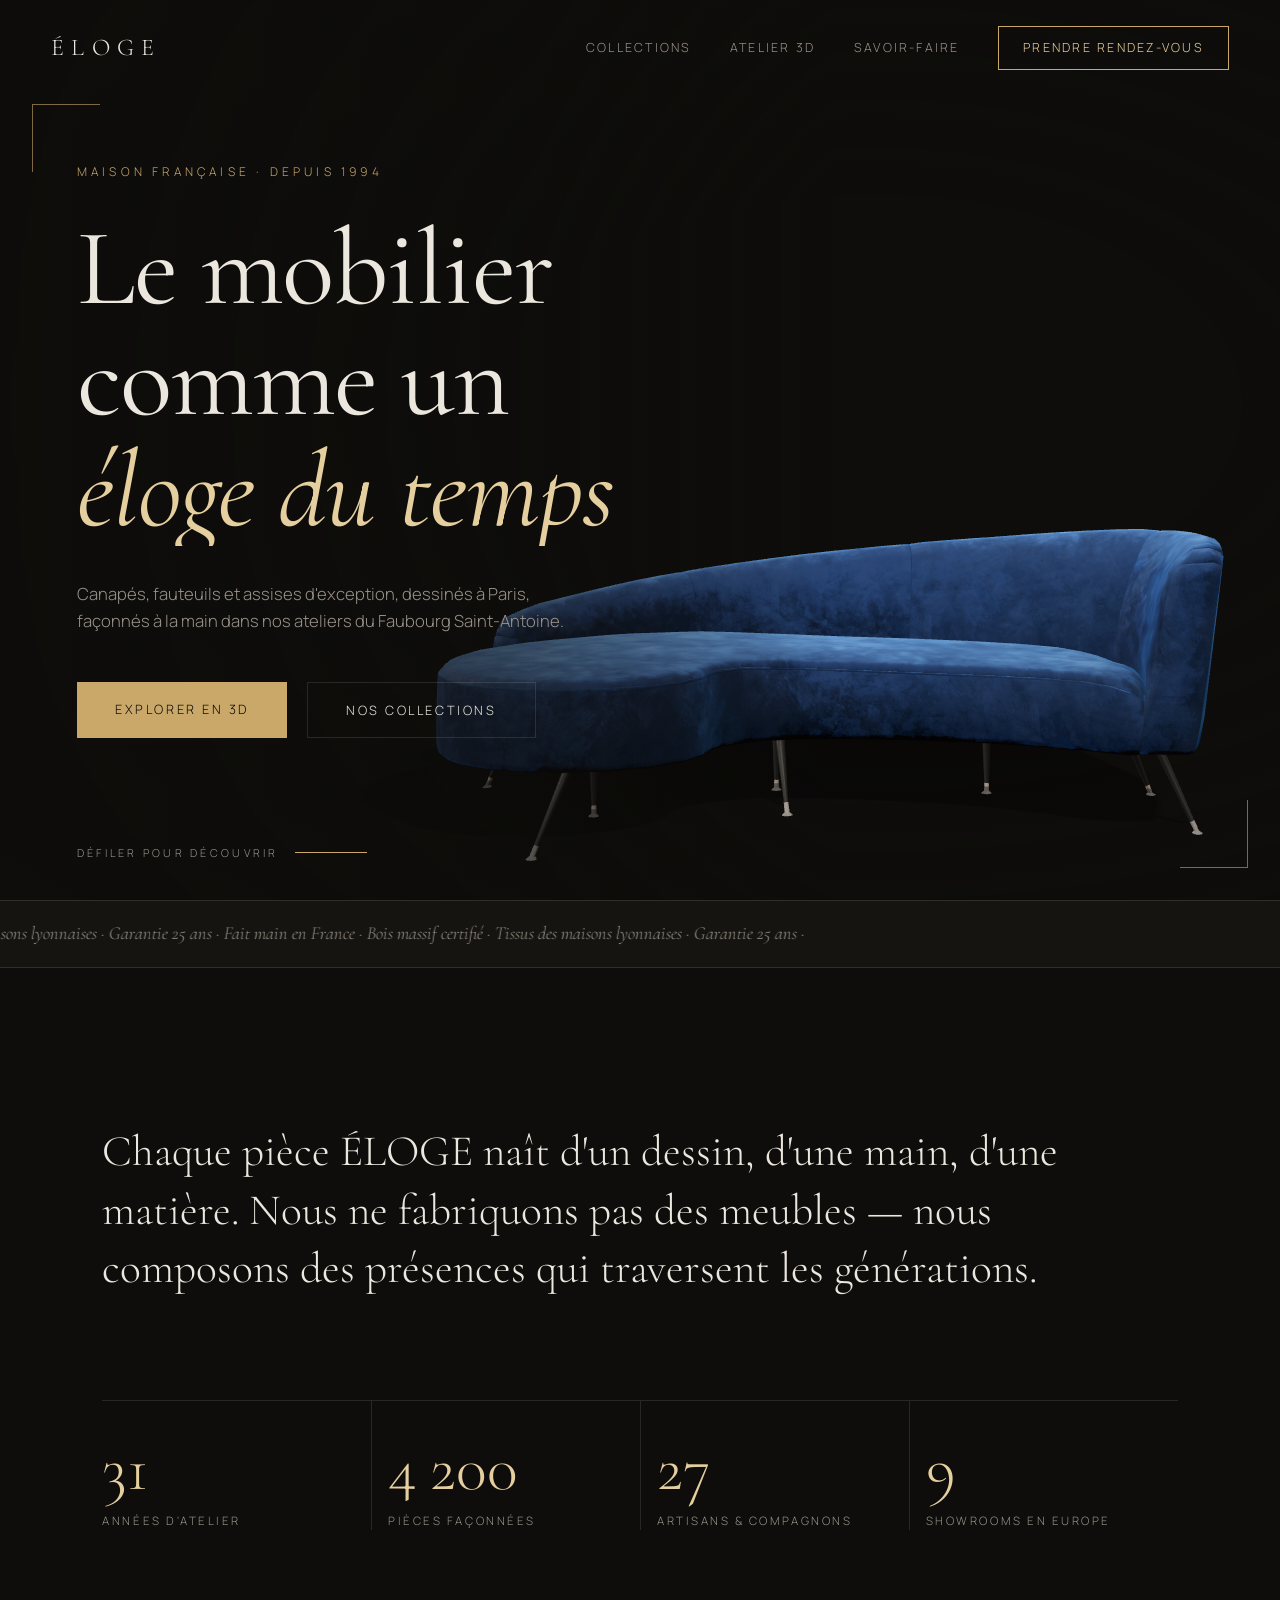
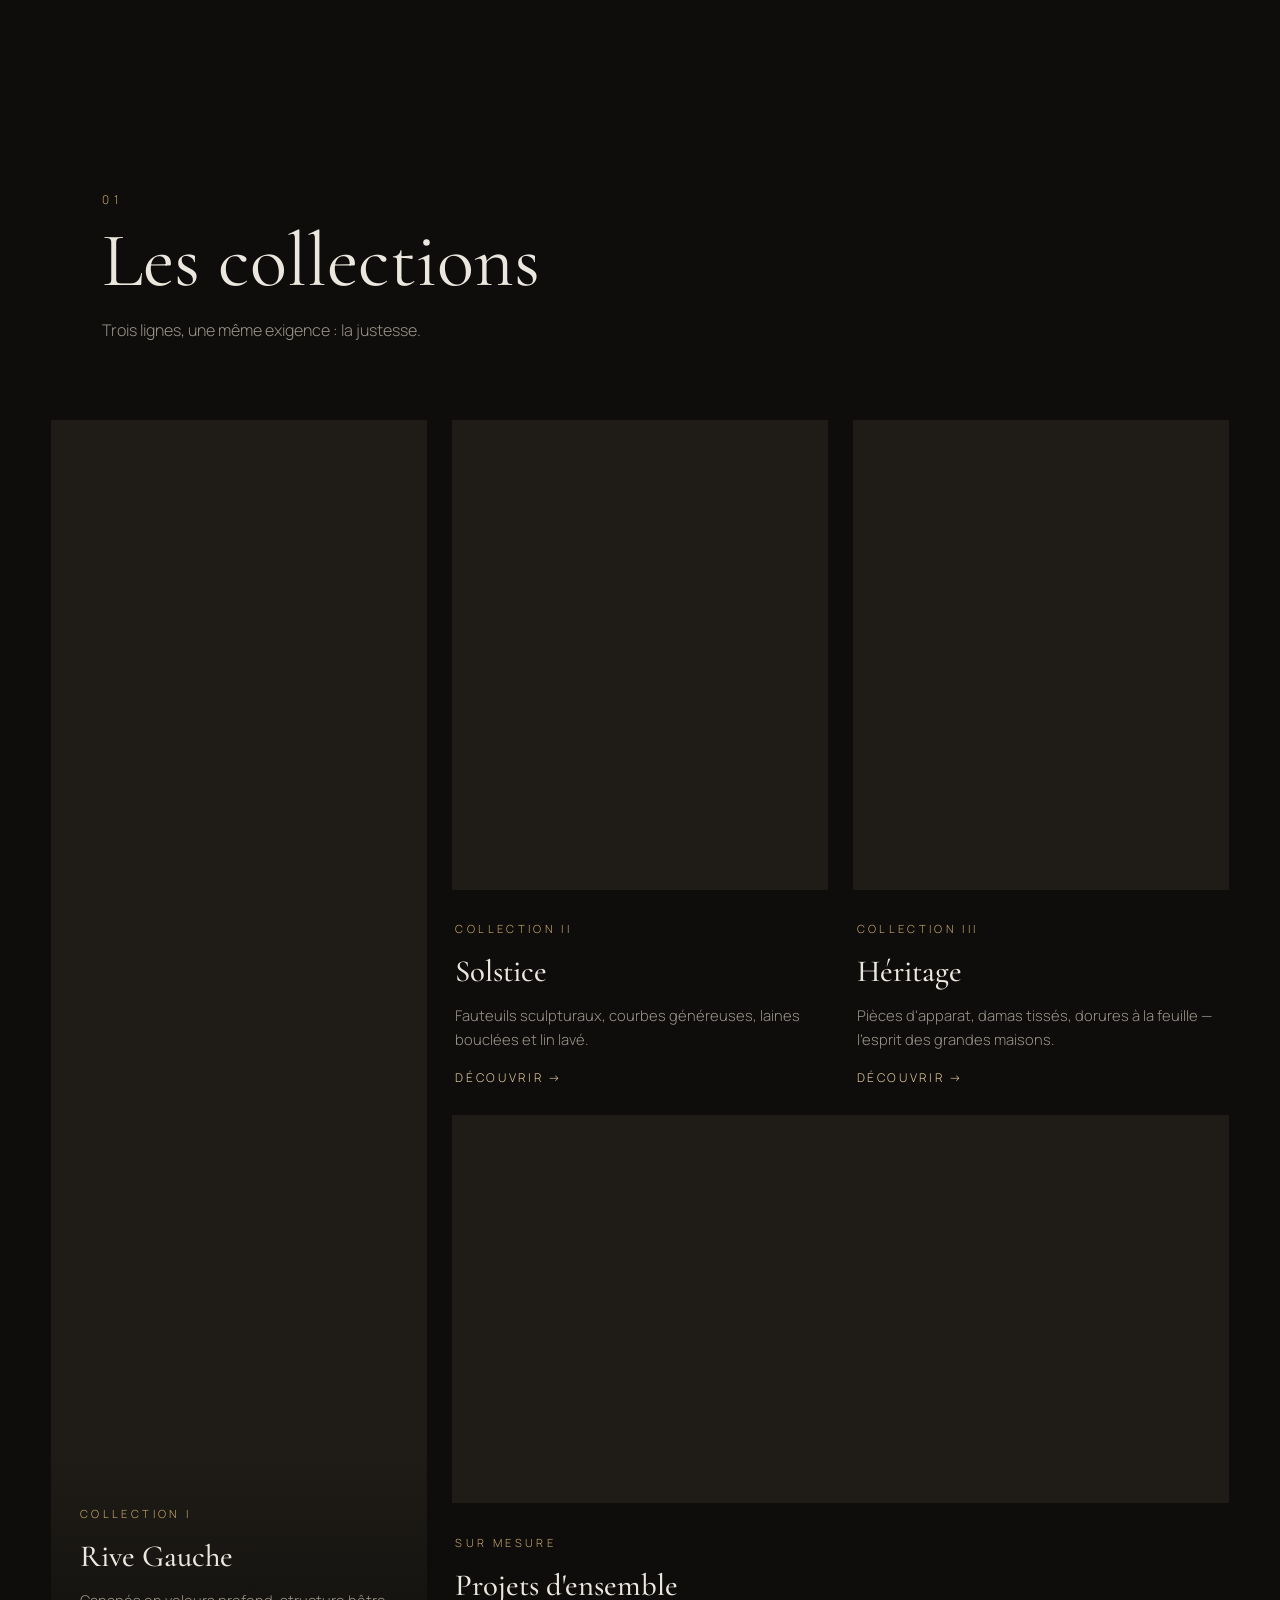
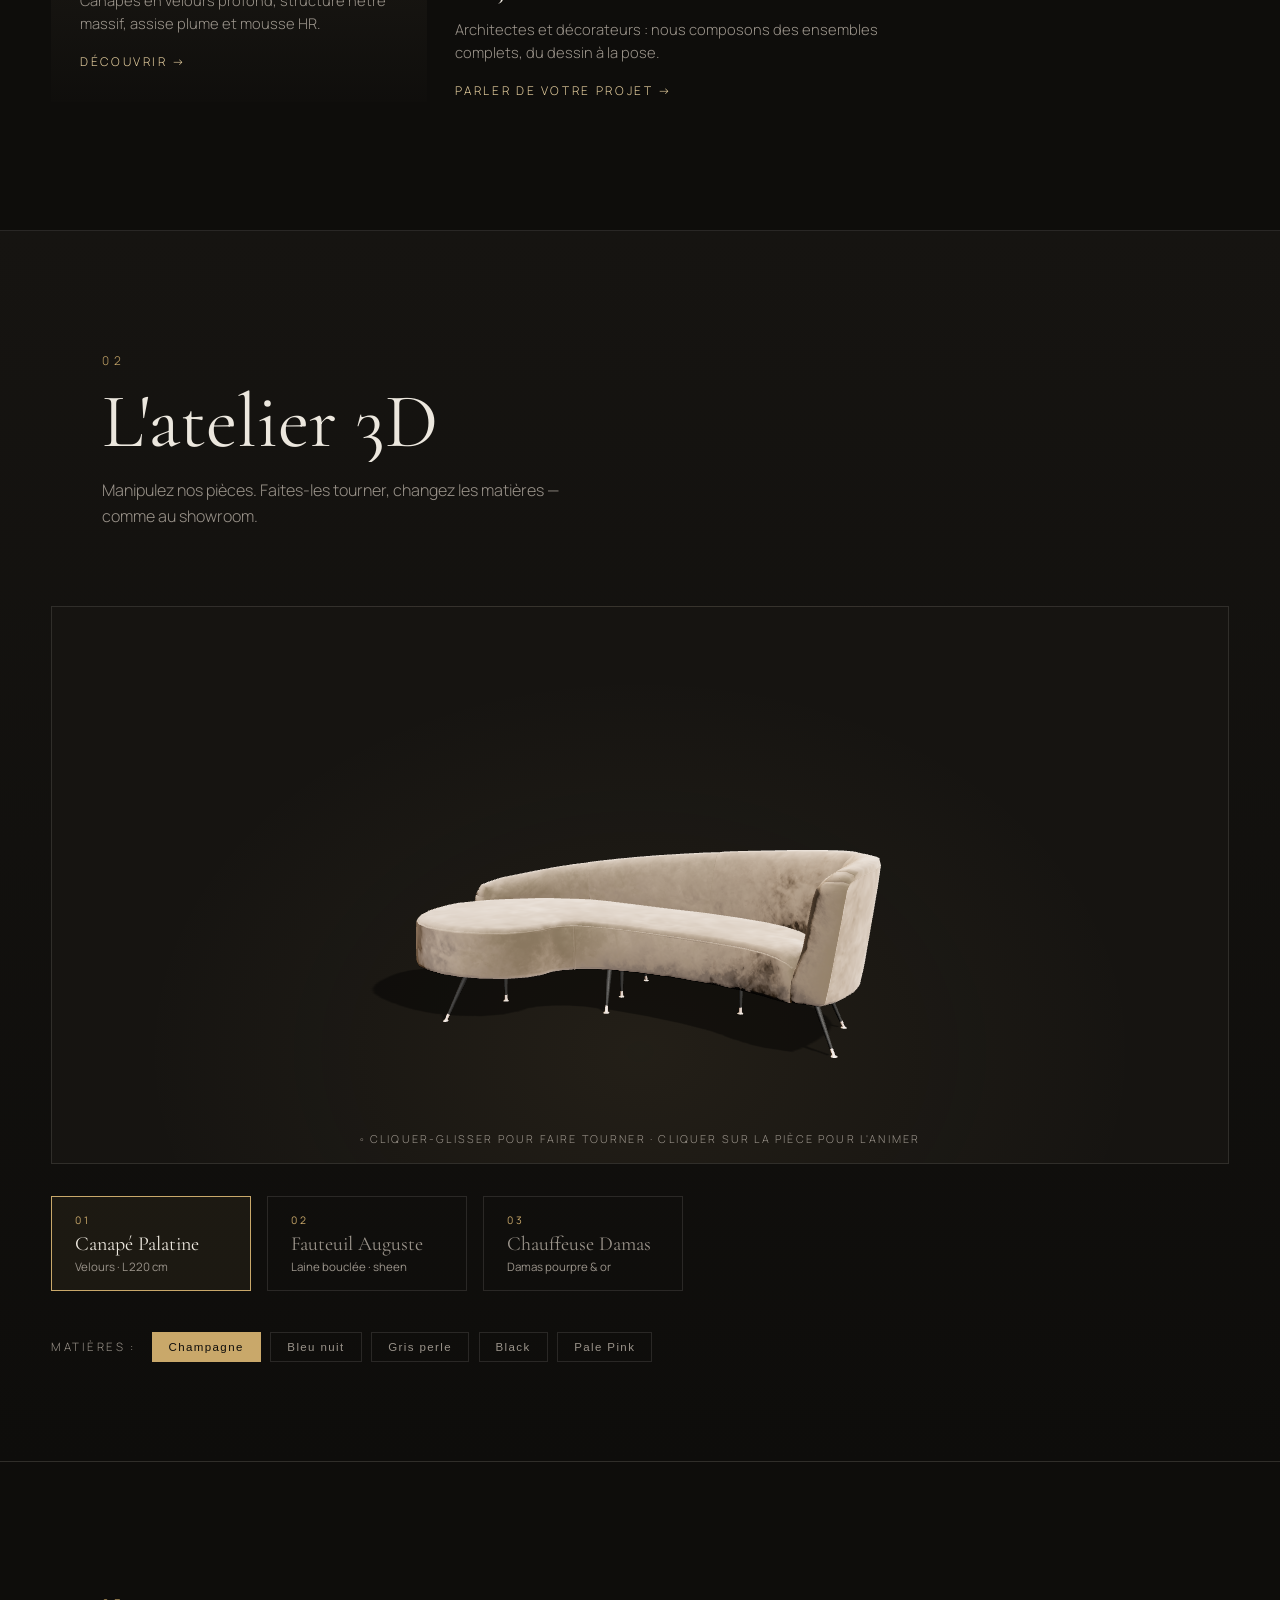
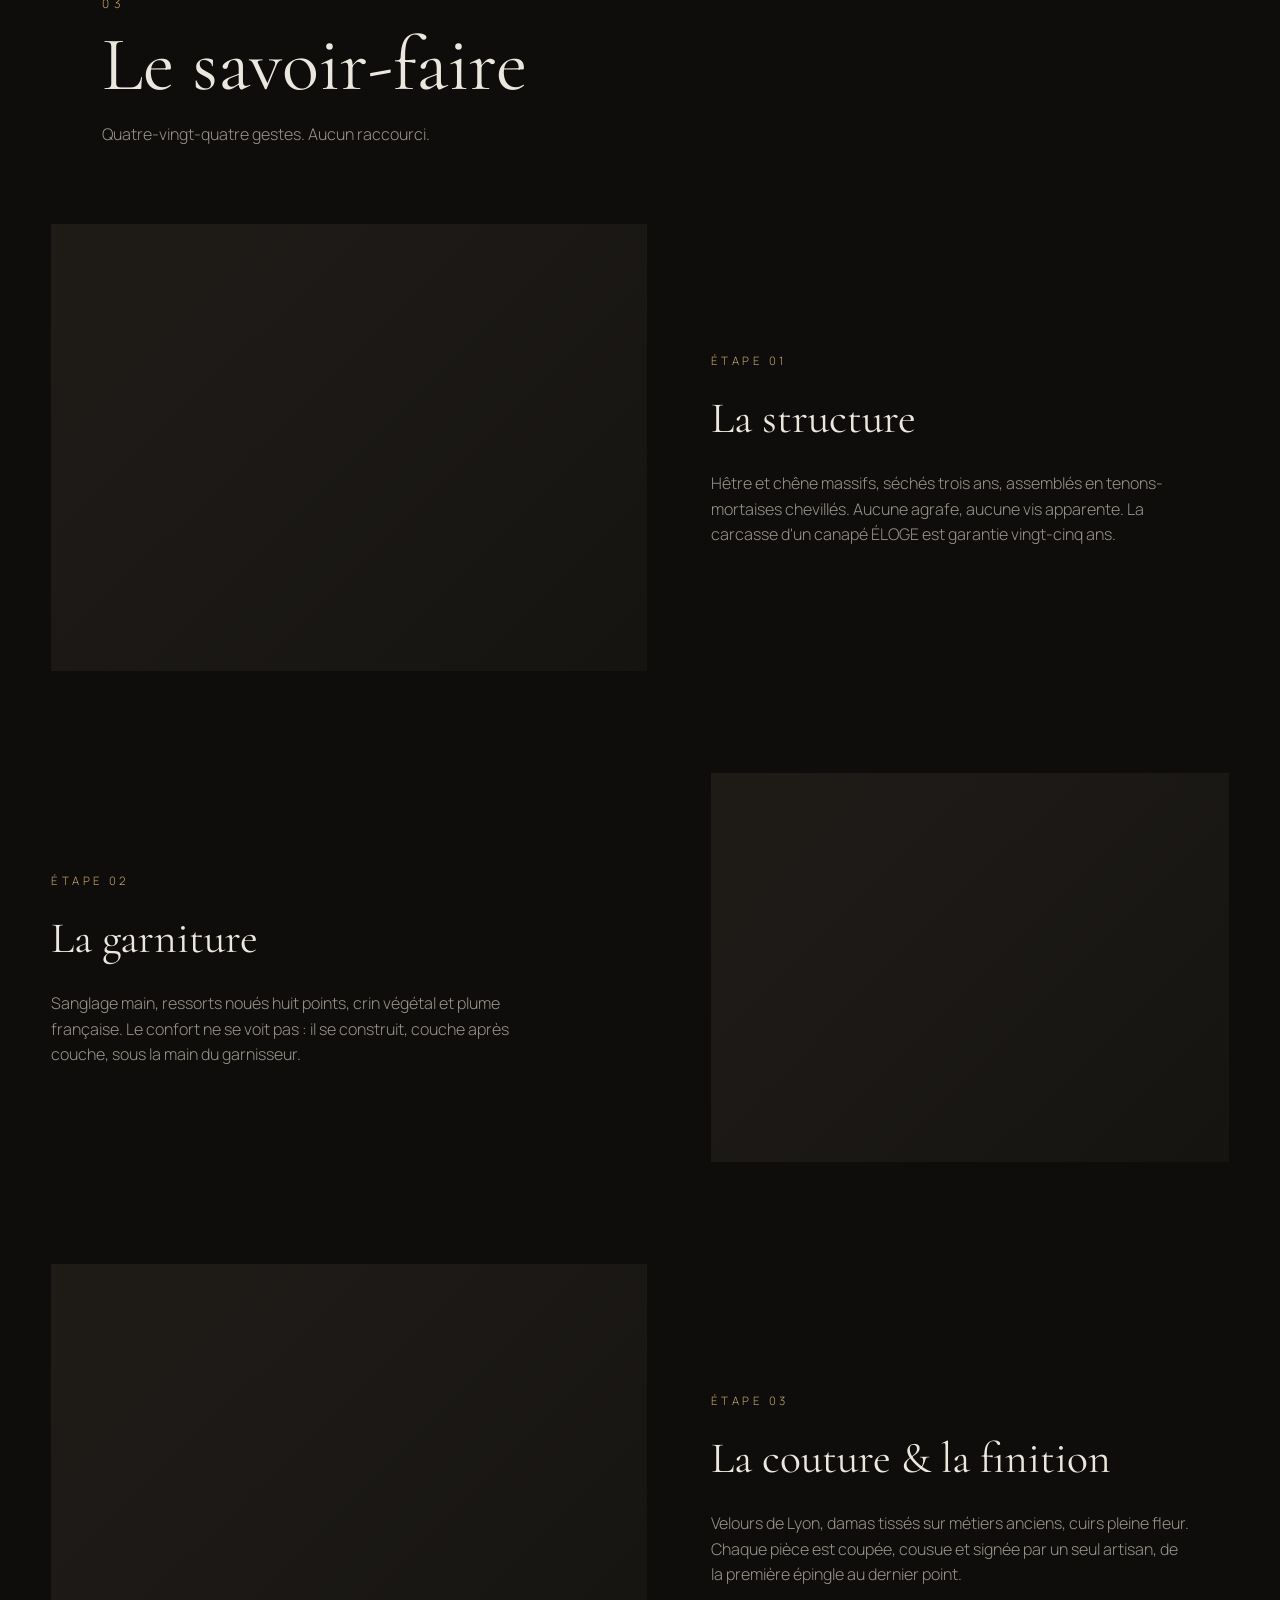
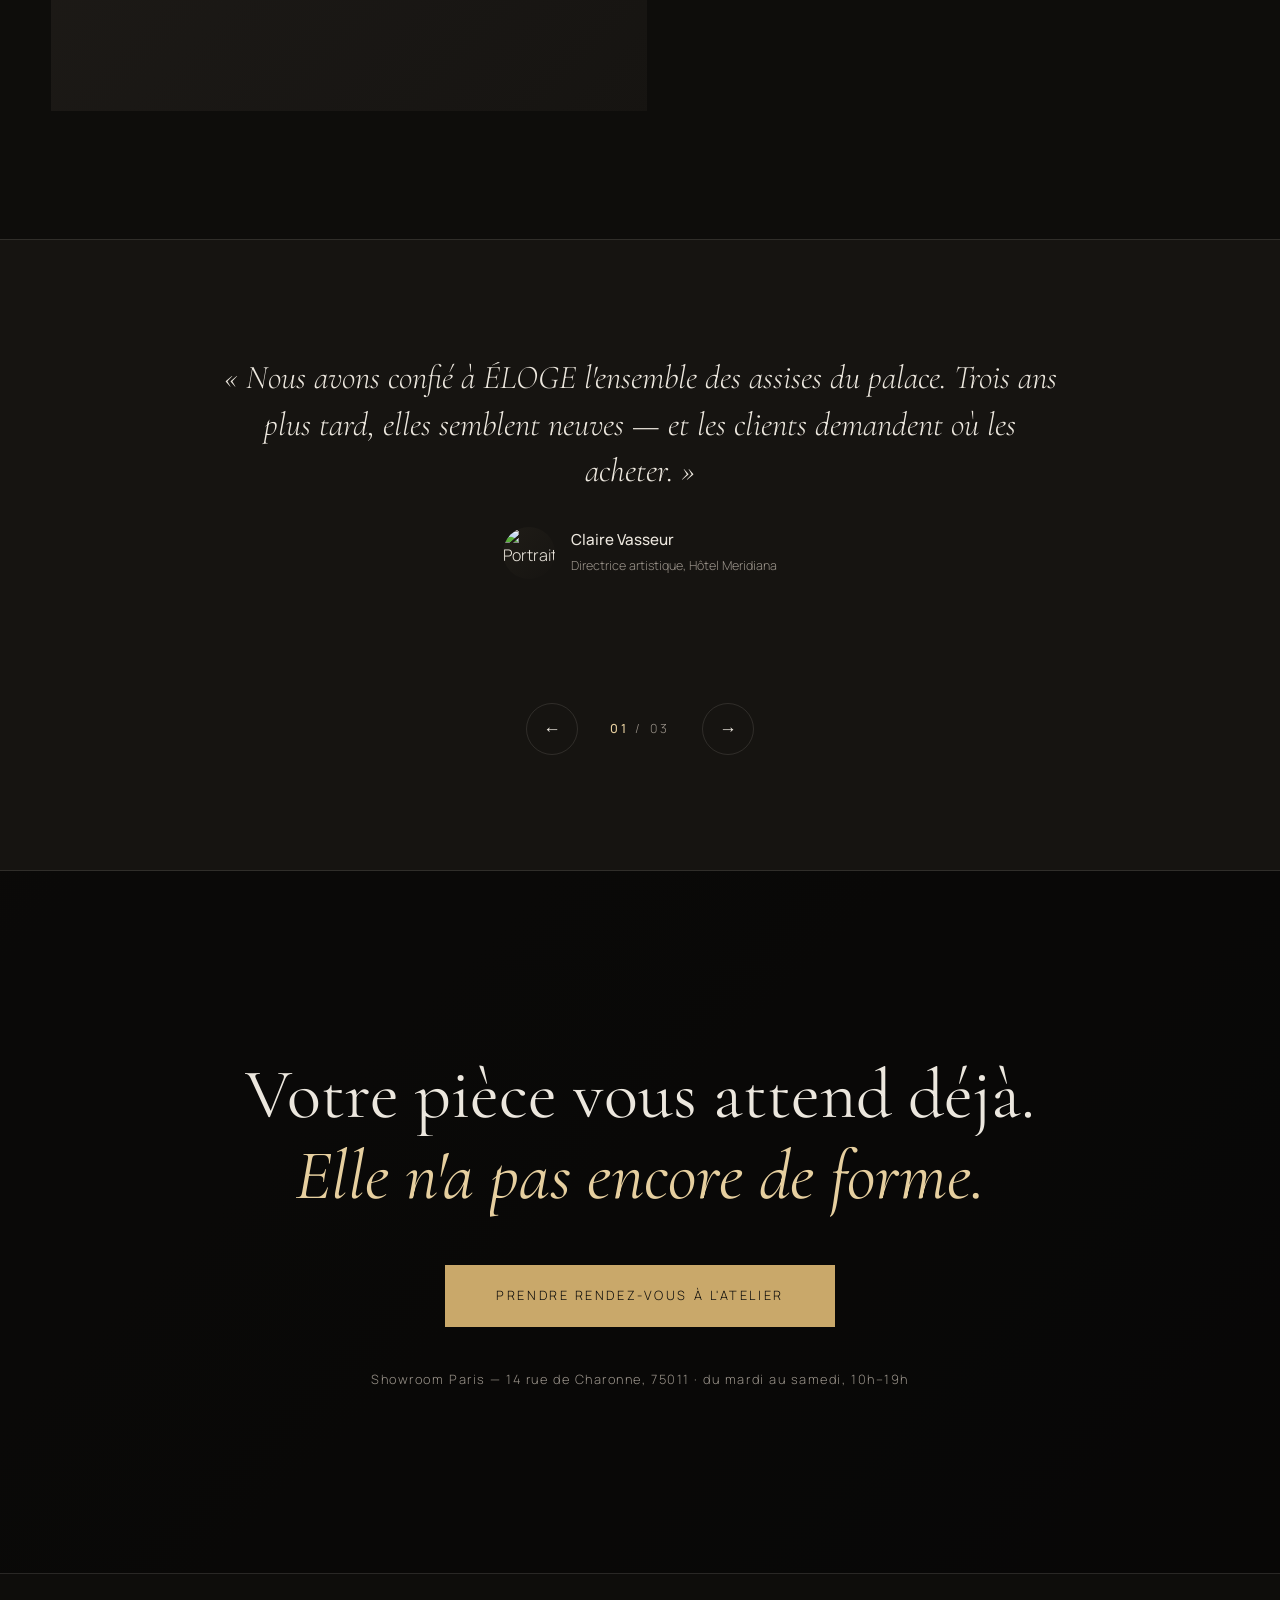
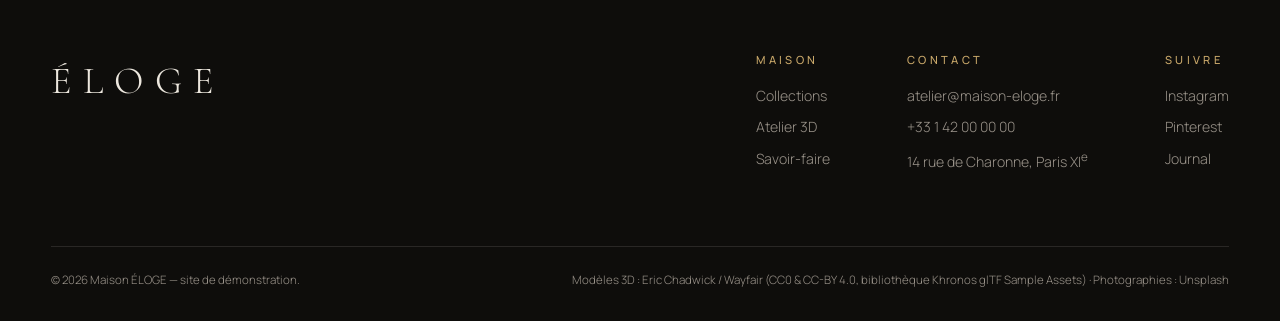
==== commit 1ab24573: "ÉLOGE : cartes collections cliquables (vers contact), liens sociaux réels Co-Authored-By: Claude Fab" ====
--- a/index.html
+++ b/index.html
@@ -299,9 +299,9 @@
         </div>
         <div>
           <h4>Suivre</h4>
-          <a href="#" data-cursor="hover">Instagram</a>
-          <a href="#" data-cursor="hover">Pinterest</a>
-          <a href="#" data-cursor="hover">Journal</a>
+          <a href="https://www.instagram.com" target="_blank" rel="noopener" data-cursor="hover">Instagram</a>
+          <a href="https://www.pinterest.fr" target="_blank" rel="noopener" data-cursor="hover">Pinterest</a>
+          <a href="mailto:atelier@maison-eloge.fr?subject=Abonnement%20au%20journal" data-cursor="hover">Journal</a>
         </div>
       </div>
     </div>
